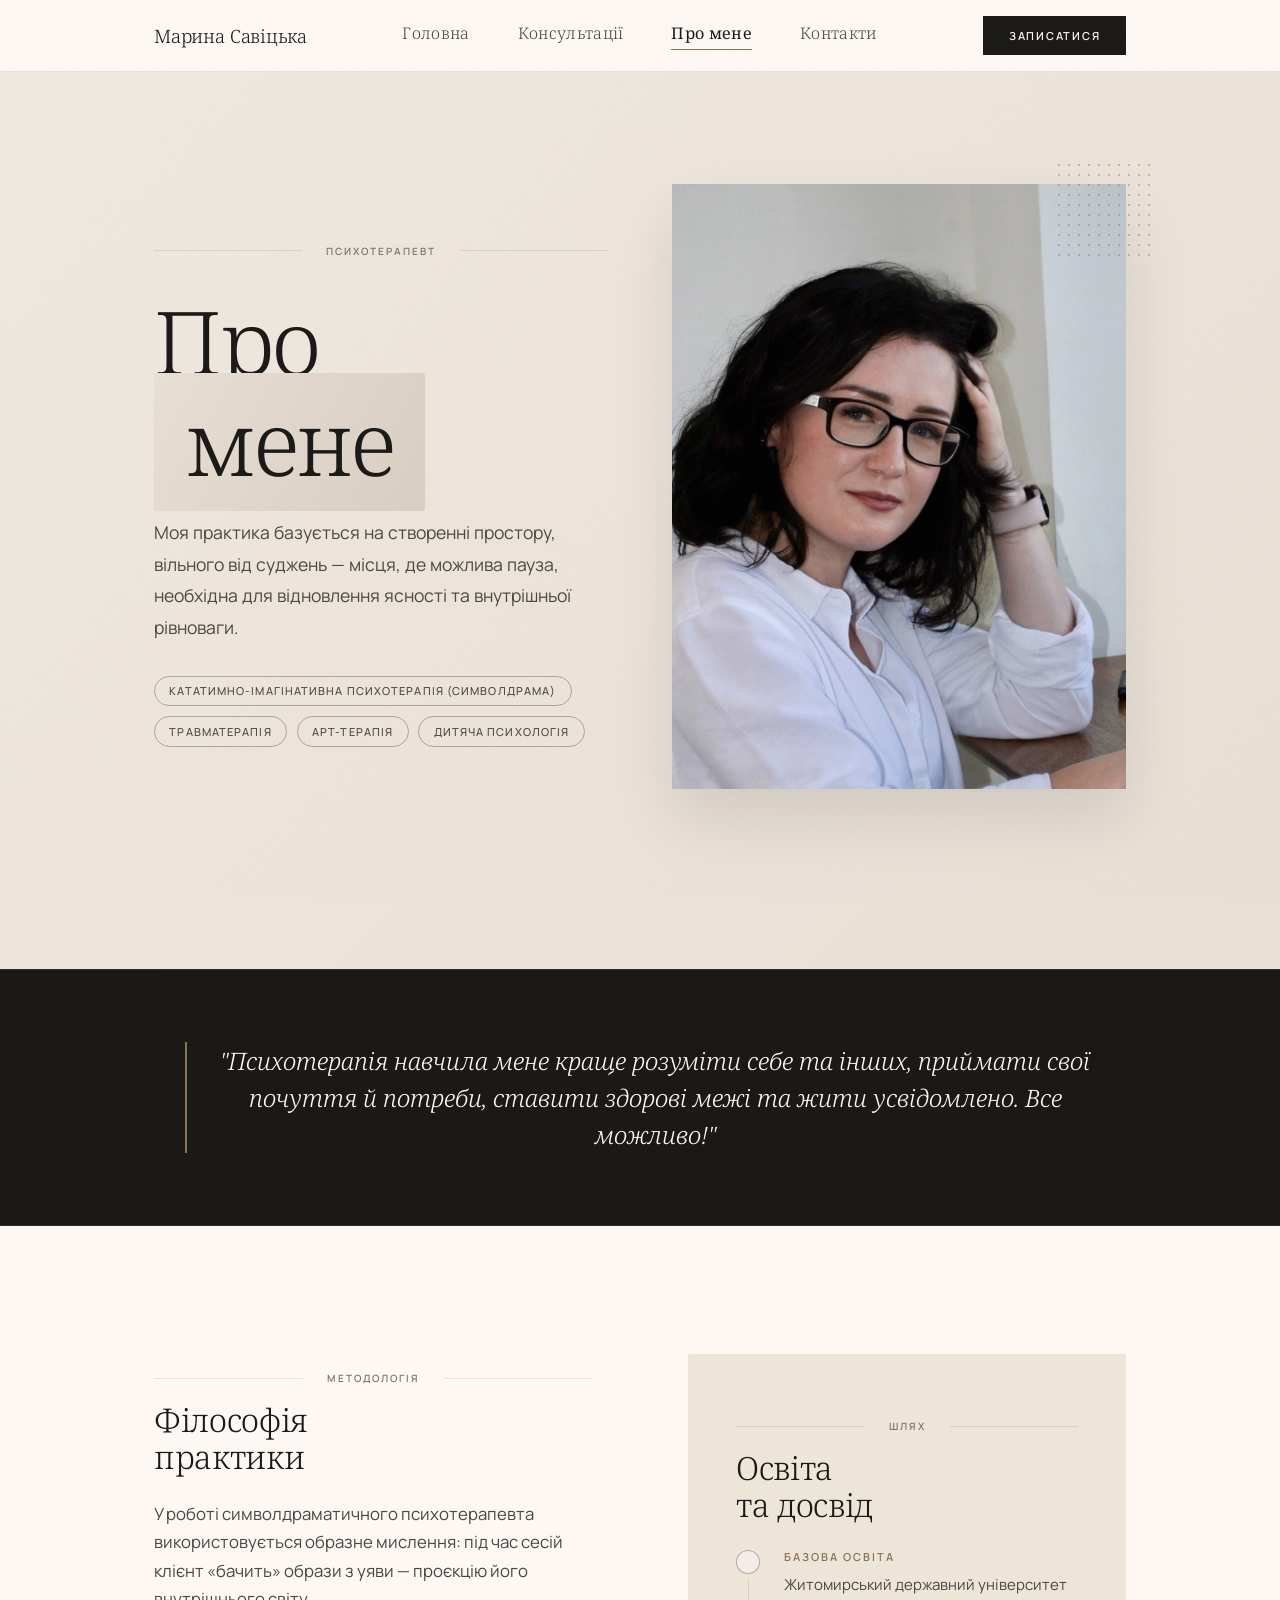
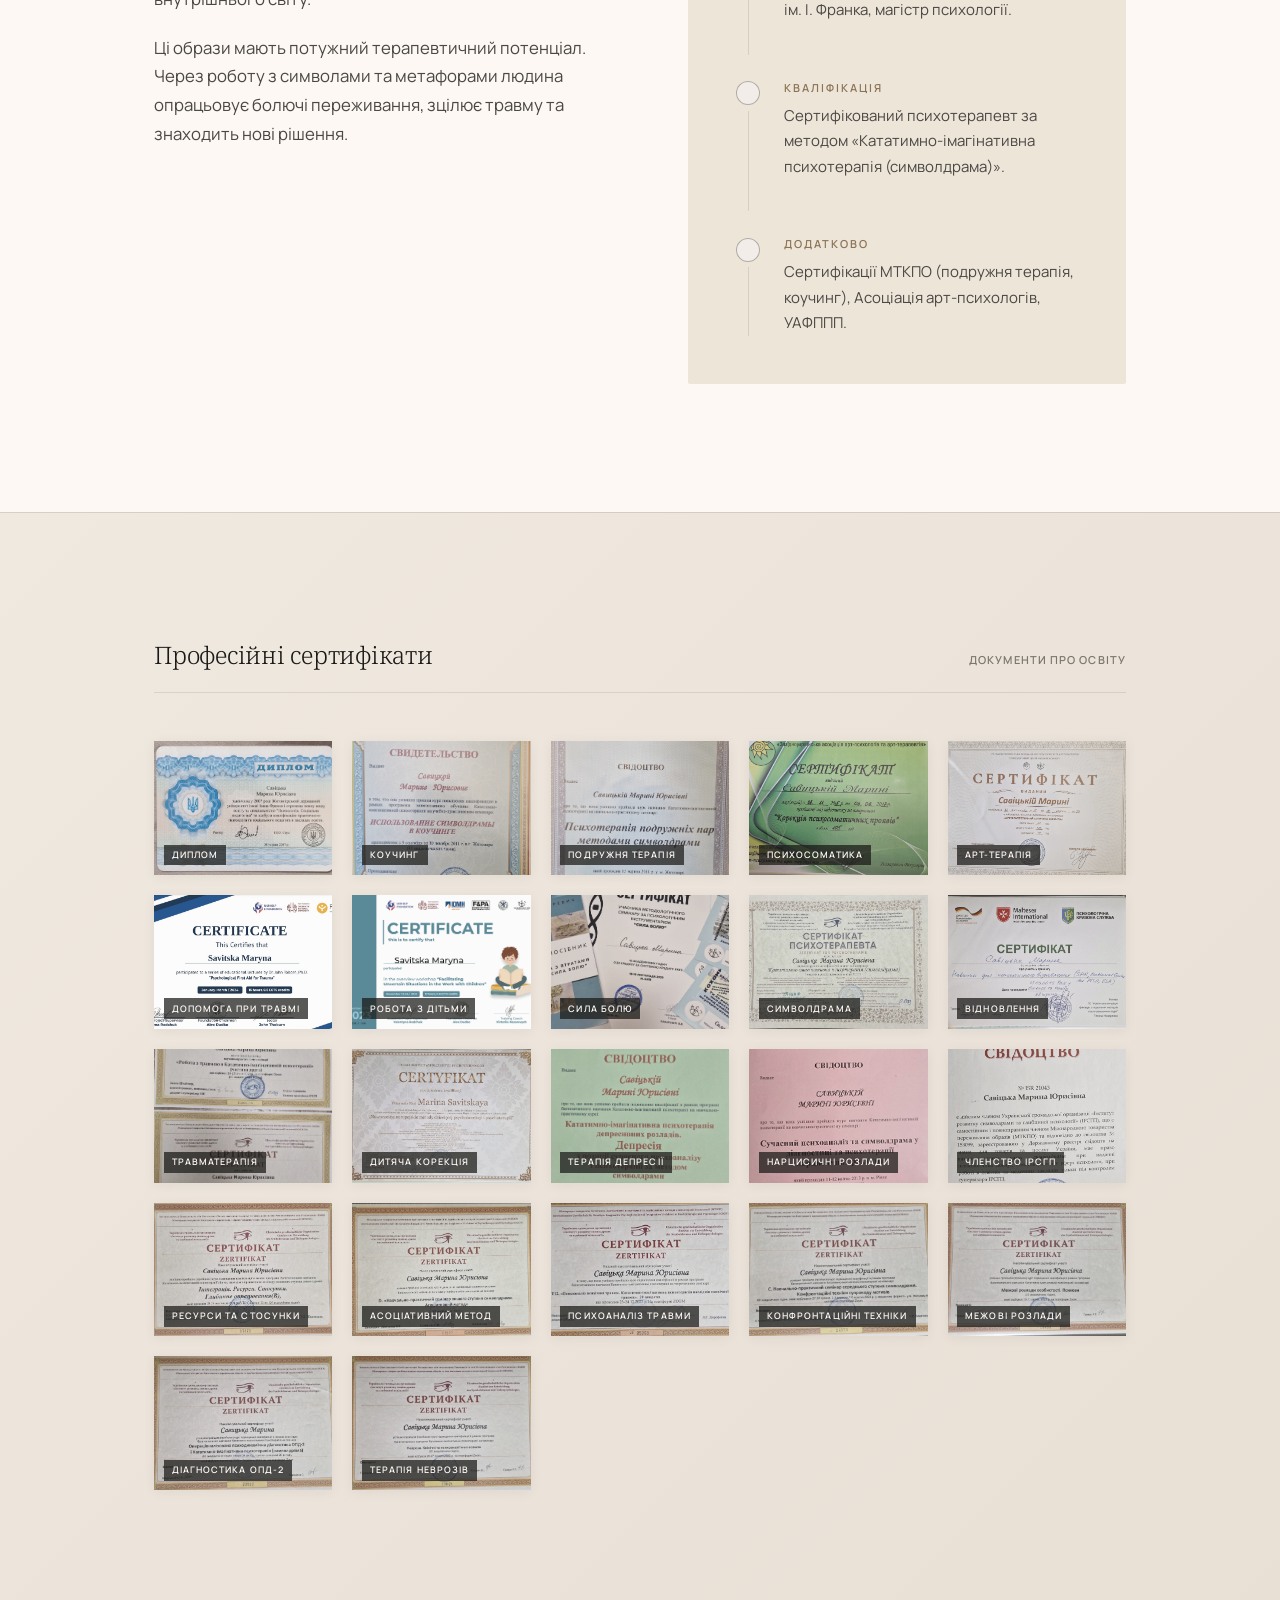
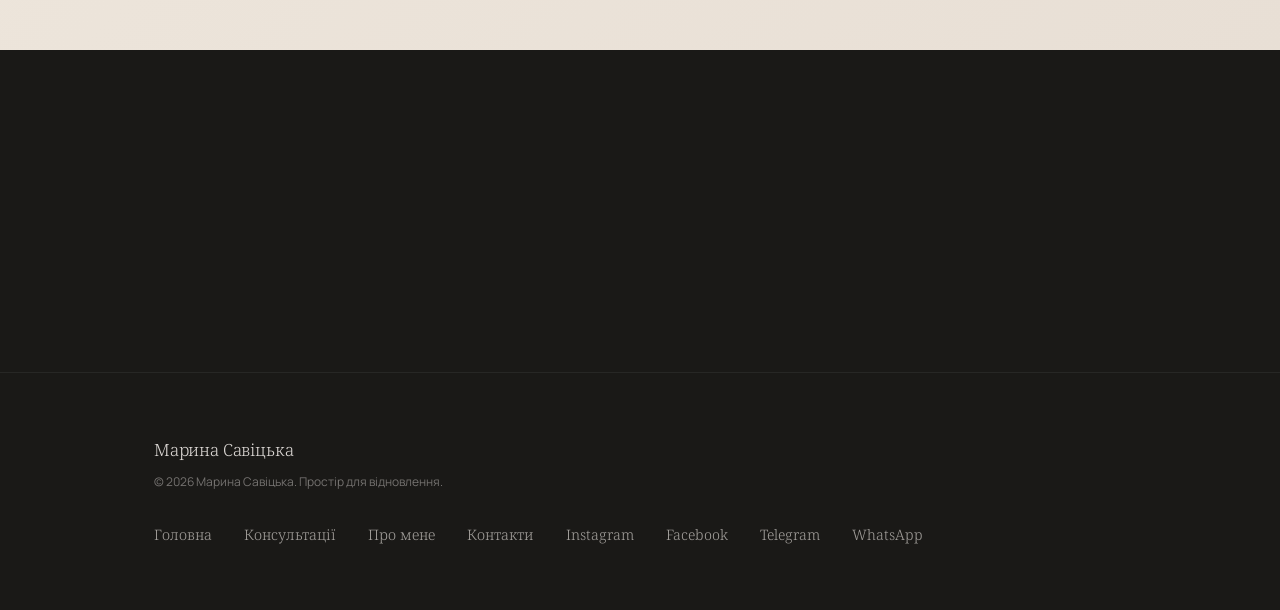
==== about.html @ 0dc05326 "new domain settigns" ====
<!DOCTYPE html>
<html lang="uk">

<head>
        <meta charset="utf-8" />
        <meta name="viewport" content="width=device-width, initial-scale=1.0" />
        <title>Про мене — Психолог Бердичів Марина Савіцька | Освіта та досвід</title>
        <meta name="description"
                content="Психолог у Бердичеві Марина Савіцька — 16+ років практики. Магістр психології ЖДУ. Сертифікований психотерапевт (символдрама). Член УАФППП та Асоціації арт-психологів." />
        <meta name="keywords" content="психолог Бердичів, психотерапевт Бердичів, символдрама Бердичів, онлайн психолог Бердичів, Марина Савіцька психолог, травматерапія, арт-терапія" />
        <link rel="canonical" href="https://marina-savytska.online/about" />
        <link rel="alternate" hreflang="uk" href="https://marina-savytska.online/about" />
        
        <!-- Open Graph -->
        <meta property="og:type" content="profile" />
        <meta property="og:title" content="Про мене | Марина Савіцька — Психолог-психотерапевт" />
        <meta property="og:description" content="Психолог-психотерапевт Марина Савіцька. Символдрама, травматерапія, арт-терапія. 16+ років практики." />
        <meta property="og:url" content="https://marina-savytska.online/about" />
        <meta property="og:image" content="https://marina-savytska.online/img/logo/logo.jpg" />
        <meta property="og:locale" content="uk_UA" />
        <meta property="og:site_name" content="Марина Савіцька — Психолог" />

        <!-- JSON-LD: BreadcrumbList -->
        <script type="application/ld+json">
        {
          "@context": "https://schema.org",
          "@type": "BreadcrumbList",
          "itemListElement": [
            {"@type": "ListItem", "position": 1, "name": "Головна", "item": "https://marina-savytska.online/"},
            {"@type": "ListItem", "position": 2, "name": "Про мене", "item": "https://marina-savytska.online/about"}
          ]
        }
        </script>
        <!-- JSON-LD: Person -->
        <script type="application/ld+json">
        {
          "@context": "https://schema.org",
          "@type": "Person",
          "name": "Марина Савіцька",
          "givenName": "Марина",
          "familyName": "Савіцька",
          "jobTitle": "Психолог-психотерапевт у Бердичеві",
          "description": "Сертифікований психолог-психотерапевт у Бердичеві. Символдрама, травматерапія, арт-терапія. 16+ років практики. Магістр психології.",
          "url": "https://marina-savytska.online/about",
          "image": "https://marina-savytska.online/img/personal/about_photo2.jpg",
          "telephone": "+380973539574",
          "email": "yrisovnam@gmail.com",
          "address": {
            "@type": "PostalAddress",
            "streetAddress": "вул. Ринкова, 22",
            "addressLocality": "Бердичів",
            "addressRegion": "Житомирська область",
            "addressCountry": "UA"
          },
          "knowsAbout": ["Символдрама", "Травматерапія", "Арт-терапія", "Психотерапія", "Дитяча психологія", "Парна терапія"],
          "hasCredential": [
            {"@type": "EducationalOccupationalCredential", "name": "Магістр психології", "credentialCategory": "degree"},
            {"@type": "EducationalOccupationalCredential", "name": "Сертифікований психотерапевт (символдрама)", "credentialCategory": "certificate"}
          ],
          "alumniOf": {
            "@type": "EducationalOrganization",
            "name": "Житомирський державний університет ім. І. Франка"
          },
          "memberOf": [
            {"@type": "Organization", "name": "УАФППП"},
            {"@type": "Organization", "name": "Асоціація арт-психологів"}
          ],
          "sameAs": [
            "https://www.instagram.com/marina.savytska.psy",
            "https://www.facebook.com/share/18Sv2ocbo6/",
            "https://t.me/mus2208"
          ]
        }
        </script>

        <link rel="icon" type="image/png" sizes="192x192" href="favicon.png" />
        <link rel="icon" type="image/png" sizes="96x96" href="favicon.png" />
        <link rel="icon" type="image/png" sizes="48x48" href="favicon.png" />
        <link rel="shortcut icon" href="favicon.png" />
        <link rel="apple-touch-icon" href="favicon.png" />
        <link rel="stylesheet" href="style.css" />
</head>

<body>

        <header id="site-header"></header>

        <!-- ══ HERO ══════════════════════════════════════════════════ -->
        <section class="section-lg bg-warm" style="padding-top:clamp(4rem,10vw,7rem); overflow:hidden;">
                <!-- Decorative background text -->
                <span class="deco-number" style="top: 2rem; left: -2rem; opacity: 0.03;">About</span>

                <div class="container" style="position:relative; z-index:1;">
                        <div style="display:grid;grid-template-columns:1fr 1fr;gap:4rem;align-items:center;">

                                <div>
                                        <div class="rule-text" style="margin-bottom: 2rem;"><span>Психотерапевт</span>
                                        </div>
                                        <h1 class="display hero-title" style="margin-bottom:1.5rem;">Про<br /><span
                                                        class="highlight">мене</span></h1>
                                        <p class="body-sm hero-sub"
                                                style="max-width:46ch;margin-bottom:2rem; font-size: 1.1rem; line-height: 1.8;">
                                                Моя практика базується на створенні простору, вільного від суджень —
                                                місця, де можлива пауза, необхідна для відновлення ясності та
                                                внутрішньої рівноваги.
                                        </p>
                                        <div style="display:flex;flex-wrap:wrap;gap:.6rem;" class="hero-sub">
                                                <span class="pill">Кататимно-імагінативна психотерапія (символдрама)</span>
                                                <span class="pill">Травматерапія</span>
                                                <span class="pill">Арт-терапія</span>
                                                <span class="pill">Дитяча психологія</span>
                                        </div>
                                </div>

                                <div class="hero-img" style="position:relative;">
                                        <div
                                                style="aspect-ratio:3/4;overflow:hidden;background:var(--cream-card); box-shadow: 0 30px 60px rgba(0,0,0,0.1);">
                                                <img src="img/personal/about_photo2.jpg" alt="Марина Савіцька" style="width:100%;height:100%;object-fit:cover;object-position:center top;
                       filter:grayscale(8%);transition:transform .6s ease,filter .5s ease;display:block;"
                                                         onmouseover="this.style.transform='scale(1.03)';this.style.filter='grayscale(0%)'"
                                                         onmouseout="this.style.transform='scale(1)';this.style.filter='grayscale(8%)'">
                                        </div>
                                        <div style="position:absolute;top:-1.5rem;right:-1.5rem;width:6rem;height:6rem;
                    background-image:radial-gradient(var(--accent) 1px, transparent 1px);
                    background-size:10px 10px; opacity: 0.4; pointer-events:none;"></div>
                                </div>

                        </div>
                </div>
        </section>

        <!-- ══ QUOTE ════════════════════════════════════════════════ -->
        <div
                style="background:var(--ink); border-top:1px solid rgba(255,255,255,0.1); border-bottom:1px solid rgba(255,255,255,0.1);">
                <div class="container section-sm reveal">
                        <blockquote class="blockquote"
                                style="max-width:70ch;margin-inline:auto;text-align:center; color: var(--cream); font-style: italic; font-weight: 300;">
                                "Психотерапія навчила мене краще розуміти себе та інших, приймати свої
                                почуття й потреби, ставити здорові межі та жити усвідомлено. Все можливо!"
                        </blockquote>
                </div>
        </div>

        <!-- ══ PHILOSOPHY & EDUCATION ════════════════════════════════ -->
        <section class="section" style="position: relative;">
                <div class="container">
                        <div style="display:grid;grid-template-columns:1fr 1fr;gap:6rem;" class="reveal stagger">

                                <div style="position: relative;">
                                        <span class="deco-number"
                                                style="bottom: -2rem; left: -1rem; font-size: 8rem; opacity: 0.05;">01</span>
                                        <div class="rule-text"><span>Методологія</span></div>
                                        <h2 class="subhead" style="margin-bottom:1.5rem; font-size: 2rem;">
                                                Філософія<br />практики</h2>
                                        <p class="body-sm" style="margin-bottom:1.25rem; font-size: 1.05rem;">
                                                У роботі символдраматичного психотерапевта використовується образне
                                                мислення: під час сесій клієнт «бачить» образи з уяви — проєкцію
                                                його внутрішнього світу.
                                        </p>
                                        <p class="body-sm" style="font-size: 1.05rem;">
                                                Ці образи мають потужний терапевтичний потенціал. Через роботу з
                                                символами та метафорами людина опрацьовує болючі переживання,
                                                зцілює травму та знаходить нові рішення.
                                        </p>
                                </div>

                                <div class="bg-sand" style="padding: 3rem; border-radius: 2px; position: relative;">
                                        <span class="deco-number"
                                                style="top: -1rem; right: -1rem; font-size: 8rem; opacity: 0.05;">02</span>
                                        <div class="rule-text"><span>Шлях</span></div>
                                        <h2 class="subhead" style="margin-bottom:1.5rem; font-size: 2rem;">
                                                Освіта<br />та досвід</h2>
                                        <div style="display:flex;flex-direction:column;gap:1.5rem;">
                                                <div class="timeline-item">
                                                        <div class="timeline-dot"></div>
                                                        <div>
                                                                <p class="label"
                                                                        style="color:var(--accent);margin-bottom:.4rem;">
                                                                        Базова освіта</p>
                                                                <p class="body-sm">Житомирський державний університет
                                                                        ім. І. Франка,
                                                                        магістр психології.</p>
                                                        </div>
                                                </div>
                                                <div class="timeline-item">
                                                        <div class="timeline-dot"></div>
                                                        <div>
                                                                <p class="label"
                                                                        style="color:var(--accent);margin-bottom:.4rem;">
                                                                        Кваліфікація</p>
                                                                <p class="body-sm">Сертифікований психотерапевт за
                                                                        методом
                                                                        «Кататимно-імагінативна психотерапія
                                                                        (символдрама)».</p>
                                                        </div>
                                                </div>
                                                <div class="timeline-item" style="padding-bottom: 0;">
                                                        <div class="timeline-dot"></div>
                                                        <div>
                                                                <p class="label"
                                                                        style="color:var(--accent);margin-bottom:.4rem;">
                                                                        Додатково</p>
                                                                <p class="body-sm">Сертифікації МТКПО (подружня терапія,
                                                                        коучинг),
                                                                        Асоціація арт-психологів, УАФППП.</p>
                                                        </div>
                                                </div>
                                        </div>
                                </div>

                        </div>
                </div>
        </section>

        <!-- ══ CERTIFICATES ══════════════════════════════════════════ -->
        <div class="bg-warm" style="border-top:1px solid var(--rule); padding-bottom: 2rem;">
                <section class="section">
                        <div class="container">
                                <div class="section-header-split reveal">
                                        <h2 class="subhead" style="font-size:1.5rem;">Професійні сертифікати</h2>
                                        <span class="label"
                                                style="color:var(--ink-light); letter-spacing: 0.1em;">Документи про
                                                освіту</span>
                                </div>

                                <!-- LIGHTBOX overlay -->
                                <div id="lightbox" style="display:none;position:fixed;inset:0;z-index:9999;-webkit-tap-highlight-color:transparent;touch-action:manipulation;
           background:rgba(10,10,10,.92);cursor:zoom-out;
           align-items:center;justify-content:center;padding:2rem;
           animation:fadeIn .25s ease;">
                                        <img id="lightbox-img" src="" alt="" style="max-width:90vw;max-height:88vh;object-fit:contain;
                    box-shadow:0 24px 80px rgba(0,0,0,.5);
                    animation:scaleIn .3s cubic-bezier(.4,0,.2,1);" />
                                        <button id="lightbox-close"
                                                style="position:absolute;top:1.5rem;right:2rem;background:none;border:none;
                       color:#fff;font-size:2rem;cursor:pointer;line-height:1;opacity:.7;
                       transition:opacity .2s;" onmouseover="this.style.opacity='1'"
                                                onmouseout="this.style.opacity='.7'">&times;</button>
                                </div>

                                <style>
                                  .cert-grid {
                                    display: grid;
                                    grid-template-columns: repeat(auto-fill, minmax(160px, 1fr));
                                    gap: 1.25rem;
                                  }
                                  @media (max-width: 768px) {
                                    .cert-grid { grid-template-columns: repeat(3, 1fr) !important; gap: 1rem !important; }
                                  }
                                  @media (max-width: 480px) {
                                    .cert-grid { grid-template-columns: repeat(2, 1fr) !important; gap: 0.75rem !important; }
                                    .cert-card { cursor: pointer !important; -webkit-tap-highlight-color: transparent; touch-action: manipulation; }
                                  }
                                  /* Certificates always visible — no stagger delay */
                                  .cert-grid > div {
                                    opacity: 1 !important;
                                    transform: none !important;
                                    transition: transform .4s, box-shadow .4s !important;
                                  }
                                </style>
                                <div class="cert-grid">

                                        <!-- Диплом -->
                                        <div style="aspect-ratio:4/3;overflow:hidden;background:var(--cream-card);cursor:zoom-in;position:relative;
                    transition:transform .4s,box-shadow .4s;
                    box-shadow:0 2px 12px rgba(26,25,23,.06);" onclick="openLightbox('img/certificates/diploma_2007.jpeg')"
                                                onmouseover="this.style.transform='translateY(-4px)';this.style.boxShadow='0 12px 36px rgba(26,25,23,.14)'"
                                                onmouseout="this.style.transform='none';this.style.boxShadow='0 2px 12px rgba(26,25,23,.06)'">
                                                <img alt="Диплом — Житомирський університет" src="img/certificates/diploma_2007.jpeg"
                                                         style="width:100%;height:100%;object-fit:cover;
                       filter:grayscale(20%);opacity:.9;
                       transition:filter .5s,opacity .4s;display:block;"
                                                         onmouseover="this.style.filter='grayscale(0%)';this.style.opacity='1'"
                                                         onmouseout="this.style.filter='grayscale(20%)';this.style.opacity='.9'" />
                                                <span style="position:absolute;bottom:.6rem;left:.6rem;background:rgba(26,25,23,.72);
                        color:#fdf8f4;font-size:9px;font-weight:600;letter-spacing:.12em;
                        text-transform:uppercase;padding:.2rem .5rem;">Диплом</span>
                                        </div>

                                        <!-- Символдрама в коучингу -->
                                        <div style="aspect-ratio:4/3;overflow:hidden;background:var(--cream-card);cursor:zoom-in;position:relative;
                    transition:transform .4s,box-shadow .4s;box-shadow:0 2px 12px rgba(26,25,23,.06);"
                                                onclick="openLightbox('img/certificates/cert_coaching.jpg')"
                                                onmouseover="this.style.transform='translateY(-4px)';this.style.boxShadow='0 12px 36px rgba(26,25,23,.14)'"
                                                onmouseout="this.style.transform='none';this.style.boxShadow='0 2px 12px rgba(26,25,23,.06)'">
                                                <img alt="Символдрама в коучингу"
                                                         src="img/certificates/cert_coaching.jpg"
                                                         style="width:100%;height:100%;object-fit:cover;filter:grayscale(20%);opacity:.9;
                       transition:filter .5s,opacity .4s;display:block;"
                                                         onmouseover="this.style.filter='grayscale(0%)';this.style.opacity='1'"
                                                         onmouseout="this.style.filter='grayscale(20%)';this.style.opacity='.9'" />
                                                <span style="position:absolute;bottom:.6rem;left:.6rem;background:rgba(26,25,23,.72);
                        color:#fdf8f4;font-size:9px;font-weight:600;letter-spacing:.12em;
                        text-transform:uppercase;padding:.2rem .5rem;">Коучинг</span>
                                        </div>

                                        <!-- Подружня терапія -->
                                        <div style="aspect-ratio:4/3;overflow:hidden;background:var(--cream-card);cursor:zoom-in;position:relative;
                    transition:transform .4s,box-shadow .4s;box-shadow:0 2px 12px rgba(26,25,23,.06);"
                                                onclick="openLightbox('img/certificates/cert_couples.jpg')"
                                                onmouseover="this.style.transform='translateY(-4px)';this.style.boxShadow='0 12px 36px rgba(26,25,23,.14)'"
                                                onmouseout="this.style.transform='none';this.style.boxShadow='0 2px 12px rgba(26,25,23,.06)'">
                                                <img alt="Терапія подружніх пар"
                                                         src="img/certificates/cert_couples.jpg"
                                                         style="width:100%;height:100%;object-fit:cover;filter:grayscale(20%);opacity:.9;
                       transition:filter .5s,opacity .4s;display:block;"
                                                         onmouseover="this.style.filter='grayscale(0%)';this.style.opacity='1'"
                                                         onmouseout="this.style.filter='grayscale(20%)';this.style.opacity='.9'" />
                                                <span style="position:absolute;bottom:.6rem;left:.6rem;background:rgba(26,25,23,.72);
                        color:#fdf8f4;font-size:9px;font-weight:600;letter-spacing:.12em;
                        text-transform:uppercase;padding:.2rem .5rem;">Подружня терапія</span>
                                        </div>

                                        <!-- Психосоматика -->
                                        <div style="aspect-ratio:4/3;overflow:hidden;background:var(--cream-card);cursor:zoom-in;position:relative;
                    transition:transform .4s,box-shadow .4s;box-shadow:0 2px 12px rgba(26,25,23,.06);"
                                                onclick="openLightbox('img/certificates/cert_psychosomatics.jpg')"
                                                onmouseover="this.style.transform='translateY(-4px)';this.style.boxShadow='0 12px 36px rgba(26,25,23,.14)'"
                                                onmouseout="this.style.transform='none';this.style.boxShadow='0 2px 12px rgba(26,25,23,.06)'">
                                                <img alt="Корекція психосоматики"
                                                         src="img/certificates/cert_psychosomatics.jpg"
                                                         style="width:100%;height:100%;object-fit:cover;filter:grayscale(20%);opacity:.9;
                       transition:filter .5s,opacity .4s;display:block;"
                                                         onmouseover="this.style.filter='grayscale(0%)';this.style.opacity='1'"
                                                         onmouseout="this.style.filter='grayscale(20%)';this.style.opacity='.9'" />
                                                <span style="position:absolute;bottom:.6rem;left:.6rem;background:rgba(26,25,23,.72);
                        color:#fdf8f4;font-size:9px;font-weight:600;letter-spacing:.12em;
                        text-transform:uppercase;padding:.2rem .5rem;">Психосоматика</span>
                                        </div>

                                        <!-- Арт-терапія -->
                                        <div style="aspect-ratio:4/3;overflow:hidden;background:var(--cream-card);cursor:zoom-in;position:relative;
                    transition:transform .4s,box-shadow .4s;box-shadow:0 2px 12px rgba(26,25,23,.06);"
                                                onclick="openLightbox('img/certificates/cert_art_therapy.jpg')"
                                                onmouseover="this.style.transform='translateY(-4px)';this.style.boxShadow='0 12px 36px rgba(26,25,23,.14)'"
                                                onmouseout="this.style.transform='none';this.style.boxShadow='0 2px 12px rgba(26,25,23,.06)'">
                                                <img alt="Арт-терапевтичний супровід"
                                                         src="img/certificates/cert_art_therapy.jpg"
                                                         style="width:100%;height:100%;object-fit:cover;filter:grayscale(20%);opacity:.9;
                       transition:filter .5s,opacity .4s;display:block;"
                                                         onmouseover="this.style.filter='grayscale(0%)';this.style.opacity='1'"
                                                         onmouseout="this.style.filter='grayscale(20%)';this.style.opacity='.9'" />
                                                <span style="position:absolute;bottom:.6rem;left:.6rem;background:rgba(26,25,23,.72);
                        color:#fdf8f4;font-size:9px;font-weight:600;letter-spacing:.12em;
                        text-transform:uppercase;padding:.2rem .5rem;">Арт-терапія</span>
                                        </div>

                                        <!-- Травма 2024 -->
                                        <div style="aspect-ratio:4/3;overflow:hidden;background:var(--cream-card);cursor:zoom-in;position:relative;
                    transition:transform .4s,box-shadow .4s;box-shadow:0 2px 12px rgba(26,25,23,.06);"
                                                onclick="openLightbox('img/certificates/cert_trauma_2024.jpg')"
                                                onmouseover="this.style.transform='translateY(-4px)';this.style.boxShadow='0 12px 36px rgba(26,25,23,.14)'"
                                                onmouseout="this.style.transform='none';this.style.boxShadow='0 2px 12px rgba(26,25,23,.06)'">
                                                <img alt="Психологічна допомога при травмі"
                                                         src="img/certificates/cert_trauma_2024.jpg"
                                                         style="width:100%;height:100%;object-fit:cover;filter:grayscale(20%);opacity:.9;
                       transition:filter .5s,opacity .4s;display:block;"
                                                         onmouseover="this.style.filter='grayscale(0%)';this.style.opacity='1'"
                                                         onmouseout="this.style.filter='grayscale(20%)';this.style.opacity='.9'" />
                                                <span style="position:absolute;bottom:.6rem;left:.6rem;background:rgba(26,25,23,.72);
                        color:#fdf8f4;font-size:9px;font-weight:600;letter-spacing:.12em;
                        text-transform:uppercase;padding:.2rem .5rem;">Допомога при травмі</span>
                                        </div>

                                        <!-- Робота з дітьми -->
                                        <div style="aspect-ratio:4/3;overflow:hidden;background:var(--cream-card);cursor:zoom-in;position:relative;
                    transition:transform .4s,box-shadow .4s;box-shadow:0 2px 12px rgba(26,25,23,.06);"
                                                onclick="openLightbox('img/certificates/cert_children_2023.jpg')"
                                                onmouseover="this.style.transform='translateY(-4px)';this.style.boxShadow='0 12px 36px rgba(26,25,23,.14)'"
                                                onmouseout="this.style.transform='none';this.style.boxShadow='0 2px 12px rgba(26,25,23,.06)'">
                                                <img alt="Робота з дітьми в ситуаціях невизначеності"
                                                         src="img/certificates/cert_children_2023.jpg"
                                                         style="width:100%;height:100%;object-fit:cover;filter:grayscale(20%);opacity:.9;
                       transition:filter .5s,opacity .4s;display:block;"
                                                         onmouseover="this.style.filter='grayscale(0%)';this.style.opacity='1'"
                                                         onmouseout="this.style.filter='grayscale(20%)';this.style.opacity='.9'" />
                                                <span style="position:absolute;bottom:.6rem;left:.6rem;background:rgba(26,25,23,.72);
                        color:#fdf8f4;font-size:9px;font-weight:600;letter-spacing:.12em;
                        text-transform:uppercase;padding:.2rem .5rem;">Робота з дітьми</span>
                                        </div>

                                        <!-- Сила болю -->
                                        <div style="aspect-ratio:4/3;overflow:hidden;background:var(--cream-card);cursor:zoom-in;position:relative;
                    transition:transform .4s,box-shadow .4s;box-shadow:0 2px 12px rgba(26,25,23,.06);"
                                                onclick="openLightbox('img/certificates/cert_pain_power_2023.jpg')"
                                                onmouseover="this.style.transform='translateY(-4px)';this.style.boxShadow='0 12px 36px rgba(26,25,23,.14)'"
                                                onmouseout="this.style.transform='none';this.style.boxShadow='0 2px 12px rgba(26,25,23,.06)'">
                                                <img alt="Методологія 'Сила болю'"
                                                        src="img/certificates/cert_pain_power_2023.jpg"
                                                        style="width:100%;height:100%;object-fit:cover;filter:grayscale(20%);opacity:.9;
                      transition:filter .5s,opacity .4s;display:block;"
                                                        onmouseover="this.style.filter='grayscale(0%)';this.style.opacity='1'"
                                                        onmouseout="this.style.filter='grayscale(20%)';this.style.opacity='.9'" />
                                                <span style="position:absolute;bottom:.6rem;left:.6rem;background:rgba(26,25,23,.72);
                       color:#fdf8f4;font-size:9px;font-weight:600;letter-spacing:.12em;
                       text-transform:uppercase;padding:.2rem .5rem;">Сила болю</span>
                                        </div>

                                         <!-- Сертифікат 1 -->
                                         <div style="aspect-ratio:4/3;overflow:hidden;background:var(--cream-card);cursor:zoom-in;position:relative;
                     transition:transform .4s,box-shadow .4s;box-shadow:0 2px 12px rgba(26,25,23,.06);"
                                                 onclick="openLightbox('img/certificates/cert_1.jpg')"
                                                 onmouseover="this.style.transform='translateY(-4px)';this.style.boxShadow='0 12px 36px rgba(26,25,23,.14)'"
                                                 onmouseout="this.style.transform='none';this.style.boxShadow='0 2px 12px rgba(26,25,23,.06)'">
                                                 <img alt="Кататимно-імагінативна психотерапія (символдрама)"
                                                          src="img/certificates/cert_1.jpg"
                                                          style="width:100%;height:100%;object-fit:cover;filter:grayscale(20%);opacity:.9;
                        transition:filter .5s,opacity .4s;display:block;"
                                                          onmouseover="this.style.filter='grayscale(0%)';this.style.opacity='1'"
                                                          onmouseout="this.style.filter='grayscale(20%)';this.style.opacity='.9'" />
                                                 <span style="position:absolute;bottom:.6rem;left:.6rem;background:rgba(26,25,23,.72);
                         color:#fdf8f4;font-size:9px;font-weight:600;letter-spacing:.12em;
                         text-transform:uppercase;padding:.2rem .5rem;">Символдрама</span>
                                         </div>

                                         <!-- Сертифікат 2 -->
                                         <div style="aspect-ratio:4/3;overflow:hidden;background:var(--cream-card);cursor:zoom-in;position:relative;
                     transition:transform .4s,box-shadow .4s;box-shadow:0 2px 12px rgba(26,25,23,.06);"
                                                 onclick="openLightbox('img/certificates/cert_2.jpg')"
                                                 onmouseover="this.style.transform='translateY(-4px)';this.style.boxShadow='0 12px 36px rgba(26,25,23,.14)'"
                                                 onmouseout="this.style.transform='none';this.style.boxShadow='0 2px 12px rgba(26,25,23,.06)'">
                                                 <img alt="Психологічне відновлення"
                                                          src="img/certificates/cert_2.jpg"
                                                          style="width:100%;height:100%;object-fit:cover;filter:grayscale(20%);opacity:.9;
                        transition:filter .5s,opacity .4s;display:block;"
                                                          onmouseover="this.style.filter='grayscale(0%)';this.style.opacity='1'"
                                                          onmouseout="this.style.filter='grayscale(20%)';this.style.opacity='.9'" />
                                                 <span style="position:absolute;bottom:.6rem;left:.6rem;background:rgba(26,25,23,.72);
                         color:#fdf8f4;font-size:9px;font-weight:600;letter-spacing:.12em;
                         text-transform:uppercase;padding:.2rem .5rem;">Відновлення</span>
                                         </div>

                                         <!-- Сертифікат 3 -->
                                         <div style="aspect-ratio:4/3;overflow:hidden;background:var(--cream-card);cursor:zoom-in;position:relative;
                     transition:transform .4s,box-shadow .4s;box-shadow:0 2px 12px rgba(26,25,23,.06);"
                                                 onclick="openLightbox('img/certificates/cert_3.jpg')"
                                                 onmouseover="this.style.transform='translateY(-4px)';this.style.boxShadow='0 12px 36px rgba(26,25,23,.14)'"
                                                 onmouseout="this.style.transform='none';this.style.boxShadow='0 2px 12px rgba(26,25,23,.06)'">
                                                 <img alt="Робота з травмою в символдрамі"
                                                          src="img/certificates/cert_3.jpg"
                                                          style="width:100%;height:100%;object-fit:cover;filter:grayscale(20%);opacity:.9;
                        transition:filter .5s,opacity .4s;display:block;"
                                                          onmouseover="this.style.filter='grayscale(0%)';this.style.opacity='1'"
                                                          onmouseout="this.style.filter='grayscale(20%)';this.style.opacity='.9'" />
                                                 <span style="position:absolute;bottom:.6rem;left:.6rem;background:rgba(26,25,23,.72);
                         color:#fdf8f4;font-size:9px;font-weight:600;letter-spacing:.12em;
                         text-transform:uppercase;padding:.2rem .5rem;">Травматерапія</span>
                                         </div>

                                         <!-- Сертифікат 4 -->
                                         <div style="aspect-ratio:4/3;overflow:hidden;background:var(--cream-card);cursor:zoom-in;position:relative;
                     transition:transform .4s,box-shadow .4s;box-shadow:0 2px 12px rgba(26,25,23,.06);"
                                                 onclick="openLightbox('img/certificates/cert_4.jpg')"
                                                 onmouseover="this.style.transform='translateY(-4px)';this.style.boxShadow='0 12px 36px rgba(26,25,23,.14)'"
                                                 onmouseout="this.style.transform='none';this.style.boxShadow='0 2px 12px rgba(26,25,23,.06)'">
                                                 <img alt="Європейські методи дитячої психокорекції"
                                                          src="img/certificates/cert_4.jpg"
                                                          style="width:100%;height:100%;object-fit:cover;filter:grayscale(20%);opacity:.9;
                        transition:filter .5s,opacity .4s;display:block;"
                                                          onmouseover="this.style.filter='grayscale(0%)';this.style.opacity='1'"
                                                          onmouseout="this.style.filter='grayscale(20%)';this.style.opacity='.9'" />
                                                 <span style="position:absolute;bottom:.6rem;left:.6rem;background:rgba(26,25,23,.72);
                         color:#fdf8f4;font-size:9px;font-weight:600;letter-spacing:.12em;
                         text-transform:uppercase;padding:.2rem .5rem;">Дитяча корекція</span>
                                         </div>

                                         <!-- Сертифікат 5 -->
                                         <div style="aspect-ratio:4/3;overflow:hidden;background:var(--cream-card);cursor:zoom-in;position:relative;
                     transition:transform .4s,box-shadow .4s;box-shadow:0 2px 12px rgba(26,25,23,.06);"
                                                 onclick="openLightbox('img/certificates/cert_5.jpg')"
                                                 onmouseover="this.style.transform='translateY(-4px)';this.style.boxShadow='0 12px 36px rgba(26,25,23,.14)'"
                                                 onmouseout="this.style.transform='none';this.style.boxShadow='0 2px 12px rgba(26,25,23,.06)'">
                                                 <img alt="Терапія депресії за методом символдрами"
                                                          src="img/certificates/cert_5.jpg"
                                                          style="width:100%;height:100%;object-fit:cover;filter:grayscale(20%);opacity:.9;
                        transition:filter .5s,opacity .4s;display:block;"
                                                          onmouseover="this.style.filter='grayscale(0%)';this.style.opacity='1'"
                                                          onmouseout="this.style.filter='grayscale(20%)';this.style.opacity='.9'" />
                                                 <span style="position:absolute;bottom:.6rem;left:.6rem;background:rgba(26,25,23,.72);
                         color:#fdf8f4;font-size:9px;font-weight:600;letter-spacing:.12em;
                         text-transform:uppercase;padding:.2rem .5rem;">Терапія депресії</span>
                                         </div>

                                         <!-- Сертифікат 6 -->
                                         <div style="aspect-ratio:4/3;overflow:hidden;background:var(--cream-card);cursor:zoom-in;position:relative;
                     transition:transform .4s,box-shadow .4s;box-shadow:0 2px 12px rgba(26,25,23,.06);"
                                                 onclick="openLightbox('img/certificates/cert_6.jpg')"
                                                 onmouseover="this.style.transform='translateY(-4px)';this.style.boxShadow='0 12px 36px rgba(26,25,23,.14)'"
                                                 onmouseout="this.style.transform='none';this.style.boxShadow='0 2px 12px rgba(26,25,23,.06)'">
                                                 <img alt="Діагностика та психотерапія нарцисичних розладів"
                                                          src="img/certificates/cert_6.jpg"
                                                          style="width:100%;height:100%;object-fit:cover;filter:grayscale(20%);opacity:.9;
                        transition:filter .5s,opacity .4s;display:block;"
                                                          onmouseover="this.style.filter='grayscale(0%)';this.style.opacity='1'"
                                                          onmouseout="this.style.filter='grayscale(20%)';this.style.opacity='.9'" />
                                                 <span style="position:absolute;bottom:.6rem;left:.6rem;background:rgba(26,25,23,.72);
                         color:#fdf8f4;font-size:9px;font-weight:600;letter-spacing:.12em;
                         text-transform:uppercase;padding:.2rem .5rem;">Нарцисичні розлади</span>
                                         </div>

                                         <!-- Сертифікат 7 -->
                                         <div style="aspect-ratio:4/3;overflow:hidden;background:var(--cream-card);cursor:zoom-in;position:relative;
                     transition:transform .4s,box-shadow .4s;box-shadow:0 2px 12px rgba(26,25,23,.06);"
                                                 onclick="openLightbox('img/certificates/cert_7.jpg')"
                                                 onmouseover="this.style.transform='translateY(-4px)';this.style.boxShadow='0 12px 36px rgba(26,25,23,.14)'"
                                                 onmouseout="this.style.transform='none';this.style.boxShadow='0 2px 12px rgba(26,25,23,.06)'">
                                                 <img alt="Членство в Інституті розвитку символдрами та глибинної психології"
                                                          src="img/certificates/cert_7.jpg"
                                                          style="width:100%;height:100%;object-fit:cover;filter:grayscale(20%);opacity:.9;
                        transition:filter .5s,opacity .4s;display:block;"
                                                          onmouseover="this.style.filter='grayscale(0%)';this.style.opacity='1'"
                                                          onmouseout="this.style.filter='grayscale(20%)';this.style.opacity='.9'" />
                                                 <span style="position:absolute;bottom:.6rem;left:.6rem;background:rgba(26,25,23,.72);
                         color:#fdf8f4;font-size:9px;font-weight:600;letter-spacing:.12em;
                         text-transform:uppercase;padding:.2rem .5rem;">Членство ІРСГП</span>
                                         </div>

                                         <!-- Сертифікат 8 -->
                                         <div style="aspect-ratio:4/3;overflow:hidden;background:var(--cream-card);cursor:zoom-in;position:relative;
                     transition:transform .4s,box-shadow .4s;box-shadow:0 2px 12px rgba(26,25,23,.06);"
                                                 onclick="openLightbox('img/certificates/cert_8.jpg')"
                                                 onmouseover="this.style.transform='translateY(-4px)';this.style.boxShadow='0 12px 36px rgba(26,25,23,.14)'"
                                                 onmouseout="this.style.transform='none';this.style.boxShadow='0 2px 12px rgba(26,25,23,.06)'">
                                                 <img alt="Інтеграція. Ресурси. Стосунки."
                                                          src="img/certificates/cert_8.jpg"
                                                          style="width:100%;height:100%;object-fit:cover;filter:grayscale(20%);opacity:.9;
                        transition:filter .5s,opacity .4s;display:block;"
                                                          onmouseover="this.style.filter='grayscale(0%)';this.style.opacity='1'"
                                                          onmouseout="this.style.filter='grayscale(20%)';this.style.opacity='.9'" />
                                                 <span style="position:absolute;bottom:.6rem;left:.6rem;background:rgba(26,25,23,.72);
                         color:#fdf8f4;font-size:9px;font-weight:600;letter-spacing:.12em;
                         text-transform:uppercase;padding:.2rem .5rem;">Ресурси та стосунки</span>
                                         </div>

                                         <!-- Сертифікат 9 -->
                                         <div style="aspect-ratio:4/3;overflow:hidden;background:var(--cream-card);cursor:zoom-in;position:relative;
                     transition:transform .4s,box-shadow .4s;box-shadow:0 2px 12px rgba(26,25,23,.06);"
                                                 onclick="openLightbox('img/certificates/cert_9.jpg')"
                                                 onmouseover="this.style.transform='translateY(-4px)';this.style.boxShadow='0 12px 36px rgba(26,25,23,.14)'"
                                                 onmouseout="this.style.transform='none';this.style.boxShadow='0 2px 12px rgba(26,25,23,.06)'">
                                                 <img alt="Асоціативний метод у символдрамі"
                                                          src="img/certificates/cert_9.jpg"
                                                          style="width:100%;height:100%;object-fit:cover;filter:grayscale(20%);opacity:.9;
                        transition:filter .5s,opacity .4s;display:block;"
                                                          onmouseover="this.style.filter='grayscale(0%)';this.style.opacity='1'"
                                                          onmouseout="this.style.filter='grayscale(20%)';this.style.opacity='.9'" />
                                                 <span style="position:absolute;bottom:.6rem;left:.6rem;background:rgba(26,25,23,.72);
                         color:#fdf8f4;font-size:9px;font-weight:600;letter-spacing:.12em;
                         text-transform:uppercase;padding:.2rem .5rem;">Асоціативний метод</span>
                                         </div>

                                         <!-- Сертифікат 10 -->
                                         <div style="aspect-ratio:4/3;overflow:hidden;background:var(--cream-card);cursor:zoom-in;position:relative;
                     transition:transform .4s,box-shadow .4s;box-shadow:0 2px 12px rgba(26,25,23,.06);"
                                                 onclick="openLightbox('img/certificates/cert_10.jpg')"
                                                 onmouseover="this.style.transform='translateY(-4px)';this.style.boxShadow='0 12px 36px rgba(26,25,23,.14)'"
                                                 onmouseout="this.style.transform='none';this.style.boxShadow='0 2px 12px rgba(26,25,23,.06)'">
                                                 <img alt="Психоаналіз та психотерапія психічної травми"
                                                          src="img/certificates/cert_10.jpg"
                                                          style="width:100%;height:100%;object-fit:cover;filter:grayscale(20%);opacity:.9;
                        transition:filter .5s,opacity .4s;display:block;"
                                                          onmouseover="this.style.filter='grayscale(0%)';this.style.opacity='1'"
                                                          onmouseout="this.style.filter='grayscale(20%)';this.style.opacity='.9'" />
                                                 <span style="position:absolute;bottom:.6rem;left:.6rem;background:rgba(26,25,23,.72);
                         color:#fdf8f4;font-size:9px;font-weight:600;letter-spacing:.12em;
                         text-transform:uppercase;padding:.2rem .5rem;">Психоаналіз травми</span>
                                         </div>

                                         <!-- Сертифікат 11 -->
                                         <div style="aspect-ratio:4/3;overflow:hidden;background:var(--cream-card);cursor:zoom-in;position:relative;
                     transition:transform .4s,box-shadow .4s;box-shadow:0 2px 12px rgba(26,25,23,.06);"
                                                 onclick="openLightbox('img/certificates/cert_11.jpg')"
                                                 onmouseover="this.style.transform='translateY(-4px)';this.style.boxShadow='0 12px 36px rgba(26,25,23,.14)'"
                                                 onmouseout="this.style.transform='none';this.style.boxShadow='0 2px 12px rgba(26,25,23,.06)'">
                                                 <img alt="Конфронтаційні техніки супроводу мотивів"
                                                          src="img/certificates/cert_11.jpg"
                                                          style="width:100%;height:100%;object-fit:cover;filter:grayscale(20%);opacity:.9;
                        transition:filter .5s,opacity .4s;display:block;"
                                                          onmouseover="this.style.filter='grayscale(0%)';this.style.opacity='1'"
                                                          onmouseout="this.style.filter='grayscale(20%)';this.style.opacity='.9'" />
                                                 <span style="position:absolute;bottom:.6rem;left:.6rem;background:rgba(26,25,23,.72);
                         color:#fdf8f4;font-size:9px;font-weight:600;letter-spacing:.12em;
                         text-transform:uppercase;padding:.2rem .5rem;">Конфронтаційні техніки</span>
                                         </div>

                                         <!-- Сертифікат 12 -->
                                         <div style="aspect-ratio:4/3;overflow:hidden;background:var(--cream-card);cursor:zoom-in;position:relative;
                     transition:transform .4s,box-shadow .4s;box-shadow:0 2px 12px rgba(26,25,23,.06);"
                                                 onclick="openLightbox('img/certificates/cert_12.jpg')"
                                                 onmouseover="this.style.transform='translateY(-4px)';this.style.boxShadow='0 12px 36px rgba(26,25,23,.14)'"
                                                 onmouseout="this.style.transform='none';this.style.boxShadow='0 2px 12px rgba(26,25,23,.06)'">
                                                 <img alt="Межові розлади особистості та психози"
                                                          src="img/certificates/cert_12.jpg"
                                                          style="width:100%;height:100%;object-fit:cover;filter:grayscale(20%);opacity:.9;
                        transition:filter .5s,opacity .4s;display:block;"
                                                          onmouseover="this.style.filter='grayscale(0%)';this.style.opacity='1'"
                                                          onmouseout="this.style.filter='grayscale(20%)';this.style.opacity='.9'" />
                                                 <span style="position:absolute;bottom:.6rem;left:.6rem;background:rgba(26,25,23,.72);
                         color:#fdf8f4;font-size:9px;font-weight:600;letter-spacing:.12em;
                         text-transform:uppercase;padding:.2rem .5rem;">Межові розлади</span>
                                         </div>

                                         <!-- Сертифікат 13 -->
                                         <div style="aspect-ratio:4/3;overflow:hidden;background:var(--cream-card);cursor:zoom-in;position:relative;
                     transition:transform .4s,box-shadow .4s;box-shadow:0 2px 12px rgba(26,25,23,.06);"
                                                 onclick="openLightbox('img/certificates/cert_13.jpg')"
                                                 onmouseover="this.style.transform='translateY(-4px)';this.style.boxShadow='0 12px 36px rgba(26,25,23,.14)'"
                                                 onmouseout="this.style.transform='none';this.style.boxShadow='0 2px 12px rgba(26,25,23,.06)'">
                                                 <img alt="Операціоналізована психодинамічна діагностика ОПД-2"
                                                          src="img/certificates/cert_13.jpg"
                                                          style="width:100%;height:100%;object-fit:cover;filter:grayscale(20%);opacity:.9;
                        transition:filter .5s,opacity .4s;display:block;"
                                                          onmouseover="this.style.filter='grayscale(0%)';this.style.opacity='1'"
                                                          onmouseout="this.style.filter='grayscale(20%)';this.style.opacity='.9'" />
                                                 <span style="position:absolute;bottom:.6rem;left:.6rem;background:rgba(26,25,23,.72);
                         color:#fdf8f4;font-size:9px;font-weight:600;letter-spacing:.12em;
                         text-transform:uppercase;padding:.2rem .5rem;">Діагностика ОПД-2</span>
                                         </div>

                                         <!-- Сертифікат 14 -->
                                         <div style="aspect-ratio:4/3;overflow:hidden;background:var(--cream-card);cursor:zoom-in;position:relative;
                     transition:transform .4s,box-shadow .4s;box-shadow:0 2px 12px rgba(26,25,23,.06);"
                                                 onclick="openLightbox('img/certificates/cert_14.jpg')"
                                                 onmouseover="this.style.transform='translateY(-4px)';this.style.boxShadow='0 12px 36px rgba(26,25,23,.14)'"
                                                 onmouseout="this.style.transform='none';this.style.boxShadow='0 2px 12px rgba(26,25,23,.06)'">
                                                 <img alt="Клінічні та психоаналітичні аспекти неврозів"
                                                          src="img/certificates/cert_14.jpg"
                                                          style="width:100%;height:100%;object-fit:cover;filter:grayscale(20%);opacity:.9;
                        transition:filter .5s,opacity .4s;display:block;"
                                                          onmouseover="this.style.filter='grayscale(0%)';this.style.opacity='1'"
                                                          onmouseout="this.style.filter='grayscale(20%)';this.style.opacity='.9'" />
                                                 <span style="position:absolute;bottom:.6rem;left:.6rem;background:rgba(26,25,23,.72);
                         color:#fdf8f4;font-size:9px;font-weight:600;letter-spacing:.12em;
                         text-transform:uppercase;padding:.2rem .5rem;">Терапія неврозів</span>
                                         </div>


                                </div>

                                <script>
                                        function closeLightbox() {
                                                var lb = document.getElementById('lightbox');
                                                lb.style.display = 'none';
                                                document.body.style.overflow = '';
                                        }

                                        function openLightbox(src) {
                                                var lb = document.getElementById('lightbox');
                                                var img = document.getElementById('lightbox-img');
                                                img.src = src;
                                                lb.style.display = 'flex';
                                                document.body.style.overflow = 'hidden';
                                        }

                                        /* Keyboard close */
                                        document.addEventListener('keydown', function(e) {
                                                if (e.key === 'Escape') closeLightbox();
                                        });

                                        /* Click/tap on backdrop closes */
                                        document.getElementById('lightbox').addEventListener('click', function(e) {
                                                if (e.target === this || e.target === document.getElementById('lightbox-img').parentNode) {
                                                        closeLightbox();
                                                }
                                        });

                                        /* Close button — mouse AND touch */
                                        var closeBtn = document.getElementById('lightbox-close');
                                        closeBtn.addEventListener('click', function(e) { e.stopPropagation(); closeLightbox(); });
                                        closeBtn.addEventListener('touchend', function(e) { e.preventDefault(); e.stopPropagation(); closeLightbox(); });

                                        /* Touch on backdrop also closes */
                                        document.getElementById('lightbox').addEventListener('touchend', function(e) {
                                                if (e.target === this) { e.preventDefault(); closeLightbox(); }
                                        });

                                        /* Make all cert cards work on iOS (onclick needs cursor:pointer) */
                                        document.querySelectorAll('.cert-grid > div').forEach(function(card) {
                                                card.classList.add('cert-card');
                                                card.style.cursor = 'pointer';
                                                card.style.webkitTapHighlightColor = 'transparent';
                                        });
                                </script>
                        </div>
                </section>
        </div>

        <!-- ══ CTA ══════════════════════════════════════════════════ -->
        <section class="section bg-dark">
                <div class="container"
                        style="display:flex;justify-content:space-between;align-items:center;flex-wrap:wrap;gap:2rem;">
                        <div class="reveal">
                                <h2 class="subhead" style="margin-bottom:.5rem; color: var(--cream);">Готові до першого
                                        кроку?</h2>
                                <p class="body-sm" style="color: rgba(255,255,255,0.6);">Запишіться на безкоштовну
                                        ознайомчу консультацію.</p>
                        </div>
                        <a href="contacts" class="btn-primary reveal"
                                style="background: var(--cream); color: var(--ink);">Записатися</a>
                </div>
        </section>

        <footer id="site-footer"></footer>
        <script src="nav.js" defer></script>
</body>

</html>
---- style.css ----
/* ============================================================
   MARINA SAVITSKA — SHARED STYLESHEET
   ============================================================ */

/* ── Fonts ─────────────────────────────────────────────────── */
@import url('https://fonts.googleapis.com/css2?family=Manrope:wght@300;400;500;600&family=Noto+Serif:ital,wght@0,300;0,400;1,300;1,400&display=swap');

/* ── Reset & Base ───────────────────────────────────────────── */
*, *::before, *::after { box-sizing: border-box; margin: 0; padding: 0; }

:root {
  --cream:       #fdf8f4;
  --cream-dim:   #f2ede8;
  --cream-card:  #ede8e2;
  --ink:         #1a1917;
  --ink-mid:     #4a4744;
  --ink-light:   #7b776f;
  --rule:        rgba(26,25,23,.10);
  --rule-hover:  rgba(26,25,23,.30);
  --accent:      #8b7355;   /* warm taupe — for highlights */
  --accent-pale: #e8e0d5;

  --max-w: 1100px;    /* site max-width — narrowed from 1440px */
  --px: clamp(1.5rem, 5vw, 5rem);   /* responsive horizontal padding */
  --header-h: 72px;
}

html { scroll-behavior: smooth; }

body {
  background: var(--cream);
  color: var(--ink);
  font-family: 'Manrope', system-ui, sans-serif;
  font-size: 16px;
  line-height: 1.6;
  -webkit-font-smoothing: antialiased;
  overflow-x: hidden;
}

/* ── Typography ─────────────────────────────────────────────── */
h1, h2, h3, h4 { font-family: 'Noto Serif', Georgia, serif; font-weight: 300; line-height: 1.15; }
p { max-width: 62ch; }           /* hard cap on line length */

.display { font-size: clamp(3rem, 7vw, 5.5rem); letter-spacing: -.025em; }
.headline { font-size: clamp(2rem, 4vw, 3rem); letter-spacing: -.015em; }
.subhead  { font-size: clamp(1.25rem, 2.5vw, 1.75rem); letter-spacing: -.01em; }
.label    { font-family: 'Manrope', sans-serif; font-size: 11px; font-weight: 600;
            letter-spacing: .18em; text-transform: uppercase; }
.body-sm  { font-size: 15px; line-height: 1.7; color: var(--ink-mid); }

/* ── Layout container ───────────────────────────────────────── */
.container {
  width: 100%;
  max-width: var(--max-w);
  margin-inline: auto;
  padding-inline: var(--px);
}

/* ── Shared Header ──────────────────────────────────────────── */
#site-header {
  position: sticky;
  top: 0;
  z-index: 100;
  height: var(--header-h);
  background: color-mix(in srgb, var(--cream) 94%, transparent);
  backdrop-filter: blur(16px);
  -webkit-backdrop-filter: blur(16px);
  border-bottom: 1px solid var(--rule);
  transition: box-shadow .3s ease, background .3s ease;
}
#site-header.scrolled {
  box-shadow: 0 2px 24px rgba(26,25,23,.06);
  background: color-mix(in srgb, var(--cream) 97%, transparent);
}
#site-header .inner {
  display: flex;
  align-items: center;
  justify-content: space-between;
  height: 100%;
}
.site-logo {
  font-family: 'Noto Serif', serif;
  font-weight: 300;
  font-size: 1.15rem;
  letter-spacing: -.01em;
  color: var(--ink);
  text-decoration: none;
  transition: opacity .25s;
}
.site-logo:hover { opacity: .65; }

/* Standard nav */
.site-nav { display: flex; gap: 2.5rem; align-items: center; }
.site-nav a {
  font-family: 'Manrope', sans-serif;
  font-size: 11px;
  font-weight: 500;
  letter-spacing: .16em;
  text-transform: uppercase;
  color: var(--ink-mid);
  text-decoration: none;
  position: relative;
  padding-bottom: 2px;
  transition: color .25s ease;
}
.site-nav a::after {
  content: '';
  position: absolute;
  bottom: -1px;
  left: 0;
  width: 0;
  height: 1px;
  background: var(--ink);
  transition: width .3s cubic-bezier(.4,0,.2,1);
}
.site-nav a:hover { color: var(--ink); }
.site-nav a:hover::after, .site-nav a.active::after { width: 100%; }
.site-nav a.active { color: var(--ink); }

/* Large nav — no logo variant */
.site-nav--lg { gap: 3rem; }
.site-nav--lg a {
  font-family: 'Noto Serif', serif;
  font-size: 1rem;
  font-weight: 300;
  letter-spacing: .02em;
  text-transform: none;
  color: var(--ink-mid);
  text-decoration: none;
  position: relative;
  padding-bottom: 3px;
  transition: color .3s ease;
}
.site-nav--lg a::after {
  content: '';
  position: absolute;
  bottom: 0;
  left: 0;
  width: 0;
  height: 1px;
  background: var(--accent);
  transition: width .35s cubic-bezier(.4,0,.2,1);
}
.site-nav--lg a:hover { color: var(--ink); }
.site-nav--lg a:hover::after { width: 100%; }
.site-nav--lg a.active {
  color: var(--ink);
  font-weight: 400;
}
.site-nav--lg a.active::after { width: 100%; }

.nav-cta {
  font-family: 'Manrope', sans-serif;
  font-size: 11px;
  font-weight: 600;
  letter-spacing: .16em;
  text-transform: uppercase;
  color: var(--cream);
  background: var(--ink);
  border: none;
  padding: .65rem 1.6rem;
  cursor: pointer;
  text-decoration: none;
  display: inline-block;
  transition: opacity .25s, transform .2s;
}
.nav-cta:hover { opacity: .82; transform: translateY(-1px); }

/* ── Shared Footer ──────────────────────────────────────────── */
#site-footer {
  background: var(--ink);
  border-top: 1px solid rgba(255,255,255,.06);
  padding: 4rem 0;
}
#site-footer .inner {
  display: flex;
  flex-wrap: wrap;
  justify-content: space-between;
  align-items: flex-start;
  gap: 2rem;
}
.footer-brand .site-logo {
  font-size: 1.05rem;
  color: rgba(253,248,244,.85);
}
.footer-copy { font-size: 12px; color: rgba(253,248,244,.4); margin-top: .5rem; }
.footer-nav { display: flex; flex-wrap: wrap; gap: 1.5rem 2rem; align-items: center; }
.footer-nav a {
  font-family: 'Noto Serif', serif;
  font-size: .9rem;
  font-weight: 300;
  color: rgba(253,248,244,.6);
  text-decoration: none;
  transition: color .25s;
}
.footer-nav a:hover { color: rgba(253,248,244,1); }

/* ── GRAIN texture overlay ───────────────────────────────────── */
body::before {
  content: '';
  position: fixed;
  inset: 0;
  z-index: 999;
  pointer-events: none;
  opacity: .025;
  background-image: url("data:image/svg+xml,%3Csvg viewBox='0 0 256 256' xmlns='http://www.w3.org/2000/svg'%3E%3Cfilter id='noise'%3E%3CfeTurbulence type='fractalNoise' baseFrequency='0.9' numOctaves='4' stitchTiles='stitch'/%3E%3C/filter%3E%3Crect width='100%25' height='100%25' filter='url(%23noise)'/%3E%3C/svg%3E");
  background-repeat: repeat;
  background-size: 200px 200px;
}

/* ── Warm tinted section bg ──────────────────────────────────── */
.bg-warm {
  background: linear-gradient(135deg, #f0e9df 0%, #e8dfd5 100%);
  position: relative;
}
.bg-dark {
  background: var(--ink);
  color: var(--cream);
}
.bg-sand {
  background: #ede5d8;
}

/* ── Decorative large number ─────────────────────────────────── */
.deco-number {
  position: absolute;
  font-family: 'Noto Serif', serif;
  font-size: clamp(6rem, 15vw, 14rem);
  font-weight: 300;
  color: rgba(26,25,23,.04);
  line-height: 1;
  pointer-events: none;
  user-select: none;
  letter-spacing: -.05em;
}

/* ── Marquee / running line ──────────────────────────────────── */
.marquee-track {
  overflow: hidden;
  border-top: 1px solid var(--rule);
  border-bottom: 1px solid var(--rule);
  padding: .85rem 0;
  background: var(--cream-dim);
}
.marquee-inner {
  display: flex;
  gap: 4rem;
  width: max-content;
  animation: marqueeScroll 22s linear infinite;
}
.marquee-inner span {
  font-family: 'Noto Serif', serif;
  font-size: .9rem;
  font-style: italic;
  color: var(--ink-mid);
  white-space: nowrap;
  display: flex;
  align-items: center;
  gap: 1rem;
}
.marquee-inner span::before {
  content: '·';
  color: var(--accent);
  font-size: 1.5rem;
  line-height: 1;
}
@keyframes marqueeScroll {
  from { transform: translateX(0); }
  to   { transform: translateX(-50%); }
}

/* ── Side label ──────────────────────────────────────────────── */
.side-label {
  writing-mode: vertical-rl;
  text-orientation: mixed;
  font-family: 'Manrope', sans-serif;
  font-size: 10px;
  font-weight: 600;
  letter-spacing: .18em;
  text-transform: uppercase;
  color: var(--ink-light);
  transform: rotate(180deg);
}

/* ── Horizontal rule with text ───────────────────────────────── */
.rule-text {
  display: flex;
  align-items: center;
  gap: 1.5rem;
  margin-block: 1rem;
}
.rule-text::before, .rule-text::after {
  content: '';
  flex: 1;
  height: 1px;
  background: var(--rule);
}
.rule-text span {
  font-family: 'Manrope', sans-serif;
  font-size: 10px;
  font-weight: 600;
  letter-spacing: .2em;
  text-transform: uppercase;
  color: var(--ink-light);
  white-space: nowrap;
}

/* ── Highlight text ──────────────────────────────────────────── */
.highlight {
  background: linear-gradient(120deg, #e8dfd5 0%, #d9cec2 100%);
  padding: .1em .35em;
  border-radius: 2px;
}

/* ── Vertical timeline item ──────────────────────────────────── */
.timeline-item {
  display: flex;
  gap: 1.5rem;
  padding-bottom: 2rem;
  position: relative;
}
.timeline-item::before {
  content: '';
  position: absolute;
  left: .75rem;
  top: 2rem;
  bottom: 0;
  width: 1px;
  background: var(--rule);
}
.timeline-dot {
  width: 1.5rem;
  height: 1.5rem;
  border-radius: 50%;
  background: var(--cream-dim);
  border: 1px solid var(--rule-hover);
  flex-shrink: 0;
  margin-top: .15rem;
  transition: background .3s;
}
.timeline-item:hover .timeline-dot {
  background: var(--accent);
  border-color: var(--accent);
}

/* ── Section spacing ────────────────────────────────────────── */
.section { padding-block: clamp(4rem, 10vw, 8rem); }
.section-sm { padding-block: clamp(2.5rem, 6vw, 4.5rem); }
.section-lg { padding-block: clamp(6rem, 14vw, 12rem); }

/* ── Divider ────────────────────────────────────────────────── */
.divider { height: 1px; background: var(--rule); margin-block: .5rem; }

/* ── Accent label tag ───────────────────────────────────────── */
.tag {
  display: inline-block;
  font-family: 'Manrope', sans-serif;
  font-size: 10px;
  font-weight: 600;
  letter-spacing: .18em;
  text-transform: uppercase;
  color: var(--accent);
  border: 1px solid color-mix(in srgb, var(--accent) 35%, transparent);
  padding: .25rem .7rem;
  border-radius: 999px;
}

/* ── Number highlight ───────────────────────────────────────── */
.num-badge {
  display: inline-flex;
  align-items: center;
  justify-content: center;
  width: 2rem;
  height: 2rem;
  border-radius: 50%;
  background: var(--cream-card);
  font-family: 'Noto Serif', serif;
  font-size: .75rem;
  color: var(--ink-light);
  flex-shrink: 0;
}

/* ── Card ───────────────────────────────────────────────────── */
.card {
  background: var(--cream-dim);
  border: 1px solid var(--rule);
  padding: 2rem;
  transition: border-color .3s ease, transform .3s ease, box-shadow .3s ease;
}
.card:hover {
  border-color: var(--rule-hover);
  transform: translateY(-4px);
  box-shadow: 0 12px 36px rgba(26,25,23,.07);
}

/* ── Pill tags ──────────────────────────────────────────────── */
.pill {
  display: inline-block;
  padding: .35rem .9rem;
  border: 1px solid var(--rule-hover);
  font-size: 11px;
  font-weight: 500;
  letter-spacing: .1em;
  text-transform: uppercase;
  color: var(--ink-mid);
  border-radius: 999px;
  transition: background .25s, color .25s, border-color .25s;
}
.pill:hover { background: var(--ink); color: var(--cream); border-color: var(--ink); }

/* ── CTA button ─────────────────────────────────────────────── */
.btn-primary {
  display: inline-flex;
  align-items: center;
  gap: .5rem;
  background: var(--ink);
  color: var(--cream);
  font-family: 'Manrope', sans-serif;
  font-size: 11px;
  font-weight: 600;
  letter-spacing: .16em;
  text-transform: uppercase;
  text-decoration: none;
  padding: .9rem 2.2rem;
  border: none;
  cursor: pointer;
  transition: opacity .25s, transform .2s, box-shadow .2s;
}
.btn-primary:hover {
  opacity: .85;
  transform: translateY(-2px);
  box-shadow: 0 8px 24px rgba(26,25,23,.18);
}
.btn-outline {
  display: inline-flex;
  align-items: center;
  gap: .5rem;
  background: transparent;
  color: var(--ink);
  font-family: 'Manrope', sans-serif;
  font-size: 11px;
  font-weight: 600;
  letter-spacing: .16em;
  text-transform: uppercase;
  text-decoration: none;
  padding: .9rem 2.2rem;
  border: 1px solid var(--rule-hover);
  cursor: pointer;
  transition: background .25s, color .25s, border-color .25s, transform .2s;
}
.btn-outline:hover {
  background: var(--ink);
  color: var(--cream);
  border-color: var(--ink);
  transform: translateY(-2px);
}

/* ── Decorative line ─────────────────────────────────────────── */
.section-rule {
  display: block;
  width: 2.5rem;
  height: 1px;
  background: var(--accent);
  margin-bottom: 1.5rem;
}

/* ── Quote block ─────────────────────────────────────────────── */
.blockquote {
  border-left: 2px solid var(--accent);
  padding-left: 1.75rem;
  font-family: 'Noto Serif', serif;
  font-style: italic;
  font-size: clamp(1.15rem, 2.5vw, 1.5rem);
  color: var(--ink);
  line-height: 1.55;
}

/* ── Input ghost style ───────────────────────────────────────── */
.input-ghost {
  width: 100%;
  background: transparent;
  border: none;
  border-bottom: 1px solid var(--rule-hover);
  outline: none;
  padding: .85rem 0;
  font-family: 'Manrope', sans-serif;
  font-size: 15px;
  color: var(--ink);
  transition: border-color .3s;
}
.input-ghost::placeholder { color: var(--ink-light); }
.input-ghost:focus { border-bottom-color: var(--ink); }
.field-label {
  font-family: 'Manrope', sans-serif;
  font-size: 10px;
  font-weight: 600;
  letter-spacing: .18em;
  text-transform: uppercase;
  color: var(--ink-light);
  display: block;
  margin-bottom: .35rem;
}

/* ═══════════════════════════════════════════════════════════
   ANIMATIONS
═══════════════════════════════════════════════════════════ */

/* Page-load fade */
@keyframes fadeUp {
  from { opacity: 0; transform: translateY(24px); }
  to   { opacity: 1; transform: translateY(0); }
}
@keyframes fadeIn {
  from { opacity: 0; }
  to   { opacity: 1; }
}
@keyframes slideRight {
  from { opacity: 0; transform: translateX(-20px); }
  to   { opacity: 1; transform: translateX(0); }
}
@keyframes scaleIn {
  from { opacity: 0; transform: scale(.96); }
  to   { opacity: 1; transform: scale(1); }
}
@keyframes rulerGrow {
  from { width: 0; }
  to   { width: 2.5rem; }
}

/* Scroll-triggered classes (applied by JS) */
.reveal {
  opacity: 0;
  transform: translateY(28px);
  transition: opacity .7s cubic-bezier(.4,0,.2,1),
              transform .7s cubic-bezier(.4,0,.2,1);
}
.reveal.visible {
  opacity: 1;
  transform: none;
}

/* Stagger children delay */
.stagger > * { transition-delay: calc(var(--i, 0) * 80ms); }

/* Hero animate-in (auto plays on load) */
.hero-title { animation: fadeUp .9s cubic-bezier(.4,0,.2,1) both; }
.hero-sub   { animation: fadeUp .9s cubic-bezier(.4,0,.2,1) .15s both; }
.hero-cta   { animation: fadeUp .9s cubic-bezier(.4,0,.2,1) .28s both; }
.hero-img   { animation: scaleIn 1.1s cubic-bezier(.4,0,.2,1) .1s both; }

/* Horizontal rule grow */
.section-rule { animation: rulerGrow .6s ease both; }

/* Link underline slide */
a.link-underline {
  text-decoration: none;
  background-image: linear-gradient(var(--ink), var(--ink));
  background-repeat: no-repeat;
  background-size: 0% 1px;
  background-position: left bottom;
  transition: background-size .35s cubic-bezier(.4,0,.2,1);
  padding-bottom: 1px;
}
a.link-underline:hover { background-size: 100% 1px; }

/* Number ticker */
.ticker { display: inline-block; transition: transform .3s ease; }
.ticker:hover { transform: scale(1.1); }

/* ══════════════════════════════════════════════════════════════
   RESPONSIVE — MOBILE FIRST
   ══════════════════════════════════════════════════════════════ */

/* ── Hamburger button ─────────────────────────────────────────── */
.nav-hamburger {
  display: none;
  flex-direction: column;
  justify-content: center;
  gap: 5px;
  width: 40px;
  height: 40px;
  background: none;
  border: none;
  cursor: pointer;
  padding: 4px;
  border-radius: 4px;
  transition: background .2s;
  -webkit-tap-highlight-color: transparent;
}
.nav-hamburger:hover { background: var(--cream-dim); }
.nav-hamburger span {
  display: block;
  width: 22px;
  height: 1.5px;
  background: var(--ink);
  transition: transform .35s cubic-bezier(.4,0,.2,1), opacity .25s;
  transform-origin: center;
}
.nav-hamburger.open span:nth-child(1) { transform: translateY(6.5px) rotate(45deg); }
.nav-hamburger.open span:nth-child(2) { opacity: 0; transform: scaleX(0); }
.nav-hamburger.open span:nth-child(3) { transform: translateY(-6.5px) rotate(-45deg); }

/* ── Mobile drawer ────────────────────────────────────────────── */
.mobile-drawer {
  display: none;
  position: fixed;
  top: var(--header-h);
  left: 0;
  right: 0;
  bottom: 0;
  background: var(--cream);
  z-index: 99;
  flex-direction: column;
  padding: 2.5rem var(--px);
  gap: 0;
  overflow-y: auto;
  transform: translateY(-12px);
  opacity: 0;
  transition: transform .35s cubic-bezier(.4,0,.2,1), opacity .3s;
}
.mobile-drawer.open {
  display: flex;
  transform: translateY(0);
  opacity: 1;
}
.mobile-drawer a {
  font-family: 'Noto Serif', serif;
  font-size: 1.75rem;
  font-weight: 300;
  color: var(--ink-mid);
  text-decoration: none;
  padding: 1.1rem 0;
  border-bottom: 1px solid var(--rule);
  transition: color .25s, padding-left .25s;
  letter-spacing: -.01em;
}
.mobile-drawer a:last-child { border-bottom: none; }
.mobile-drawer a:hover, .mobile-drawer a.active {
  color: var(--ink);
  padding-left: .75rem;
}
.mobile-drawer .drawer-cta {
  margin-top: 2.5rem;
  display: block;
  text-align: center;
  background: var(--ink);
  color: var(--cream);
  font-family: 'Manrope', sans-serif;
  font-size: 11px;
  font-weight: 600;
  letter-spacing: .16em;
  text-transform: uppercase;
  padding: 1.15rem 2rem;
  border-radius: 0;
  transition: opacity .25s;
}
.mobile-drawer .drawer-cta:hover { opacity: .82; padding-left: 0; }

.section-header-split {
  display: flex;
  justify-content: space-between;
  align-items: baseline;
  border-bottom: 1px solid var(--rule);
  padding-bottom: 1.5rem;
  margin-bottom: 3rem;
}

/* ── ≤ 900px — tablet tweaks ──────────────────────────────────── */
@media (max-width: 900px) {
  :root { --px: clamp(1.25rem, 4vw, 3rem); }

  /* hero 2-col → 1-col */
  [style*="grid-template-columns:1fr 1fr"] {
    grid-template-columns: 1fr !important;
  }
  [style*="grid-template-columns:180px 1fr"] {
    grid-template-columns: 1fr !important;
  }
  [style*="grid-template-columns:1fr 1.5fr"],
  [style*="grid-template-columns:1fr 1.4fr"],
  [style*="grid-template-columns:1fr 2fr"] {
    grid-template-columns: 1fr !important;
  }
  .hero-bg-accent {
    width: 100% !important;
    height: 100% !important;
  }
}

/* ── ≤ 768px — mobile ──────────────────────────────────────────── */
@media (max-width: 768px) {
  :root { --px: 1.25rem; --header-h: 60px; }

  /* Header: hide desktop nav, show hamburger */
  .site-nav          { display: none !important; }
  .nav-hamburger     { display: flex; }
  .nav-cta           { display: none; } /* hide CTA — in drawer instead */

  /* Header grid → flex */
  #site-header .inner,
  #site-header .container.inner {
    display: flex !important;
    justify-content: space-between;
    align-items: center;
    grid-template-columns: unset !important;
  }

  /* ── Typography ──────────────────────────────────── */
  .display  { font-size: clamp(2.4rem, 10vw, 3.8rem); }
  .headline { font-size: clamp(1.6rem, 7vw, 2.4rem); }
  .subhead  { font-size: clamp(1.15rem, 5vw, 1.5rem); }

  /* ── Section spacing ─────────────────────────────── */
  .section    { padding-block: clamp(3rem, 8vw, 5rem); }
  .section-sm { padding-block: clamp(2rem, 5vw, 3rem); }
  .section-lg { padding-block: clamp(3.5rem, 9vw, 6rem); }

  .section-header-split {
    flex-direction: column !important;
    align-items: flex-start !important;
    gap: 0.75rem !important;
  }

  /* ── Hero ────────────────────────────────────────── */
  /* hero grid → stack */
  .hero-img { min-height: 55vw; max-height: 70vw; }
  [style*="padding-right:3rem"] { padding-right: 0 !important; padding-bottom: 3rem !important; }
  [style*="min-height:80vh"] { min-height: unset !important; }

  /* ── Stats bar 3-col → stack ─────────────────────── */
  [style*="grid-template-columns:repeat(3,1fr)"] {
    grid-template-columns: 1fr !important;
  }
  [style*="border-right:1px solid"] {
    border-right: none !important;
    border-bottom: 1px solid rgba(255,255,255,.08);
  }

  /* ── All 2-col grids → 1-col ─────────────────────── */
  [style*="grid-template-columns:1fr 1fr"],
  [style*="grid-template-columns:1fr 1.5fr"],
  [style*="grid-template-columns:1fr 1.4fr"],
  [style*="grid-template-columns:1fr auto"],
  [style*="grid-template-columns:180px 1fr"],
  [style*="grid-template-columns:1fr 2fr"],
  [style*="grid-template-columns:repeat(2,1fr)"],
  [style*="grid-template-columns:200px 1fr"] {
    grid-template-columns: 1fr !important;
    gap: 2.5rem !important;
  }

  /* ── Philosophy side label — hide on mobile ──────── */
  .side-label { display: none; }

  /* ── About section — reduce gap ──────────────────── */
  [style*="gap:4rem"] { gap: 2.5rem !important; }
  [style*="gap:6rem"] { gap: 2.5rem !important; }

  /* ── CTA section — stack text + button ──────────── */
  [style*="grid-template-columns:1fr auto"] {
    grid-template-columns: 1fr !important;
    text-align: center;
  }
  [style*="grid-template-columns:1fr auto"] a {
    width: 100% !important;
    justify-content: center !important;
  }

  /* ── Cards — full width ──────────────────────────── */
  .card { padding: 1.5rem; }
  [style*="margin-top:2rem"] { margin-top: 0 !important; }

  /* ── Consultations services — 2×2 price → stack ── */
  [style*="grid-template-columns:1fr 1fr"][style*="gap:2rem"] {
    grid-template-columns: 1fr 1fr !important;
    gap: 1.5rem !important;
  }

  /* ── Form container padding ──────────────────────── */
  [style*="padding: 3rem"] { padding: 1.5rem !important; }
  [style*="padding:3rem"]  { padding: 1.5rem !important; }

  /* ── Map height ──────────────────────────────────── */
  iframe { height: 240px !important; }

  /* ── Footer ──────────────────────────────────────── */
  #site-footer { padding: 3rem 0 2rem; }
  #site-footer .inner { flex-direction: column; gap: 2rem; }
  .footer-nav { gap: 1rem 1.5rem; }

  /* ── Marquee ─────────────────────────────────────── */
  .marquee-inner { gap: 2.5rem; }

  /* ── About page: cert grid ───────────────────────── */
  [style*="grid-template-columns:repeat(3"] {
    grid-template-columns: 1fr 1fr !important;
  }
  [style*="grid-template-columns:repeat(4"] {
    grid-template-columns: 1fr 1fr !important;
  }

  /* ── Deco numbers — hide on small screens ────────── */
  .deco-number { display: none; }

  /* ── Blockquote ──────────────────────────────────── */
  .blockquote { font-size: 1.1rem; padding-left: 1.25rem; }

  /* ── Philosophy layout fix ───────────────────────── */
  [style*="grid-template-columns:180px 1fr"] > div:first-child {
    padding-top: 0 !important;
  }

  /* ── Touch-friendly tap targets ──────────────────── */
  .btn-primary, .btn-outline {
    padding: 1rem 1.5rem;
    width: 100%;
    justify-content: center;
  }
  .nav-cta { padding: .65rem 1.2rem; }

  /* ── Hero CTA buttons side-by-side → full width stack */
  .hero-cta { flex-direction: column; }
  .hero-cta .btn-primary,
  .hero-cta .btn-outline { width: 100% !important; }
}

/* ── ≤ 480px — very small phones ─────────────────────────────── */
@media (max-width: 480px) {
  :root { --px: 1rem; }
  .display  { font-size: clamp(2rem, 11vw, 2.8rem); }
  .headline { font-size: clamp(1.4rem, 8vw, 2rem); }

  /* Price grid stays 2-col but tighter */
  [style*="grid-template-columns:1fr 1fr"][style*="gap:2rem"] {
    grid-template-columns: 1fr !important;
    gap: 1rem !important;
  }

  /* Messenger icon grid */
  [style*="grid-template-columns: repeat(auto-fill"] {
    grid-template-columns: repeat(2, 1fr) !important;
  }
}
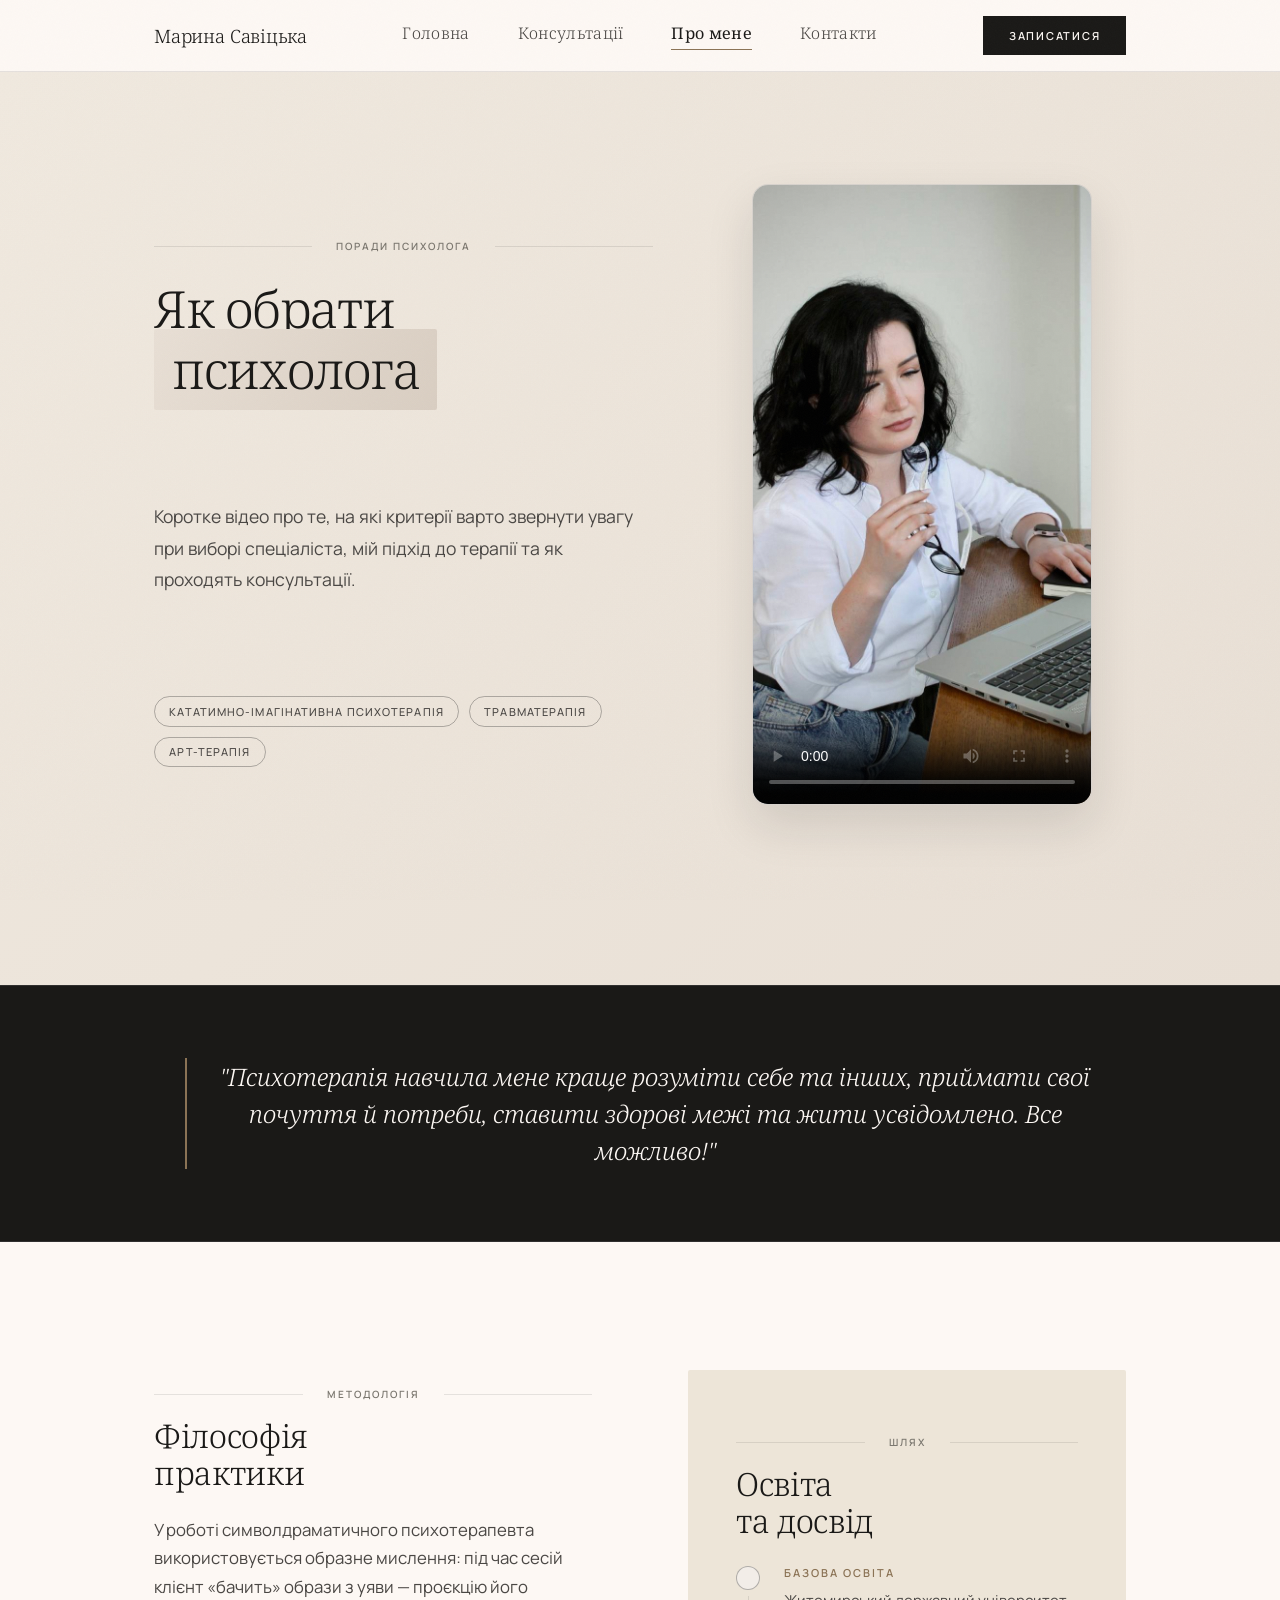
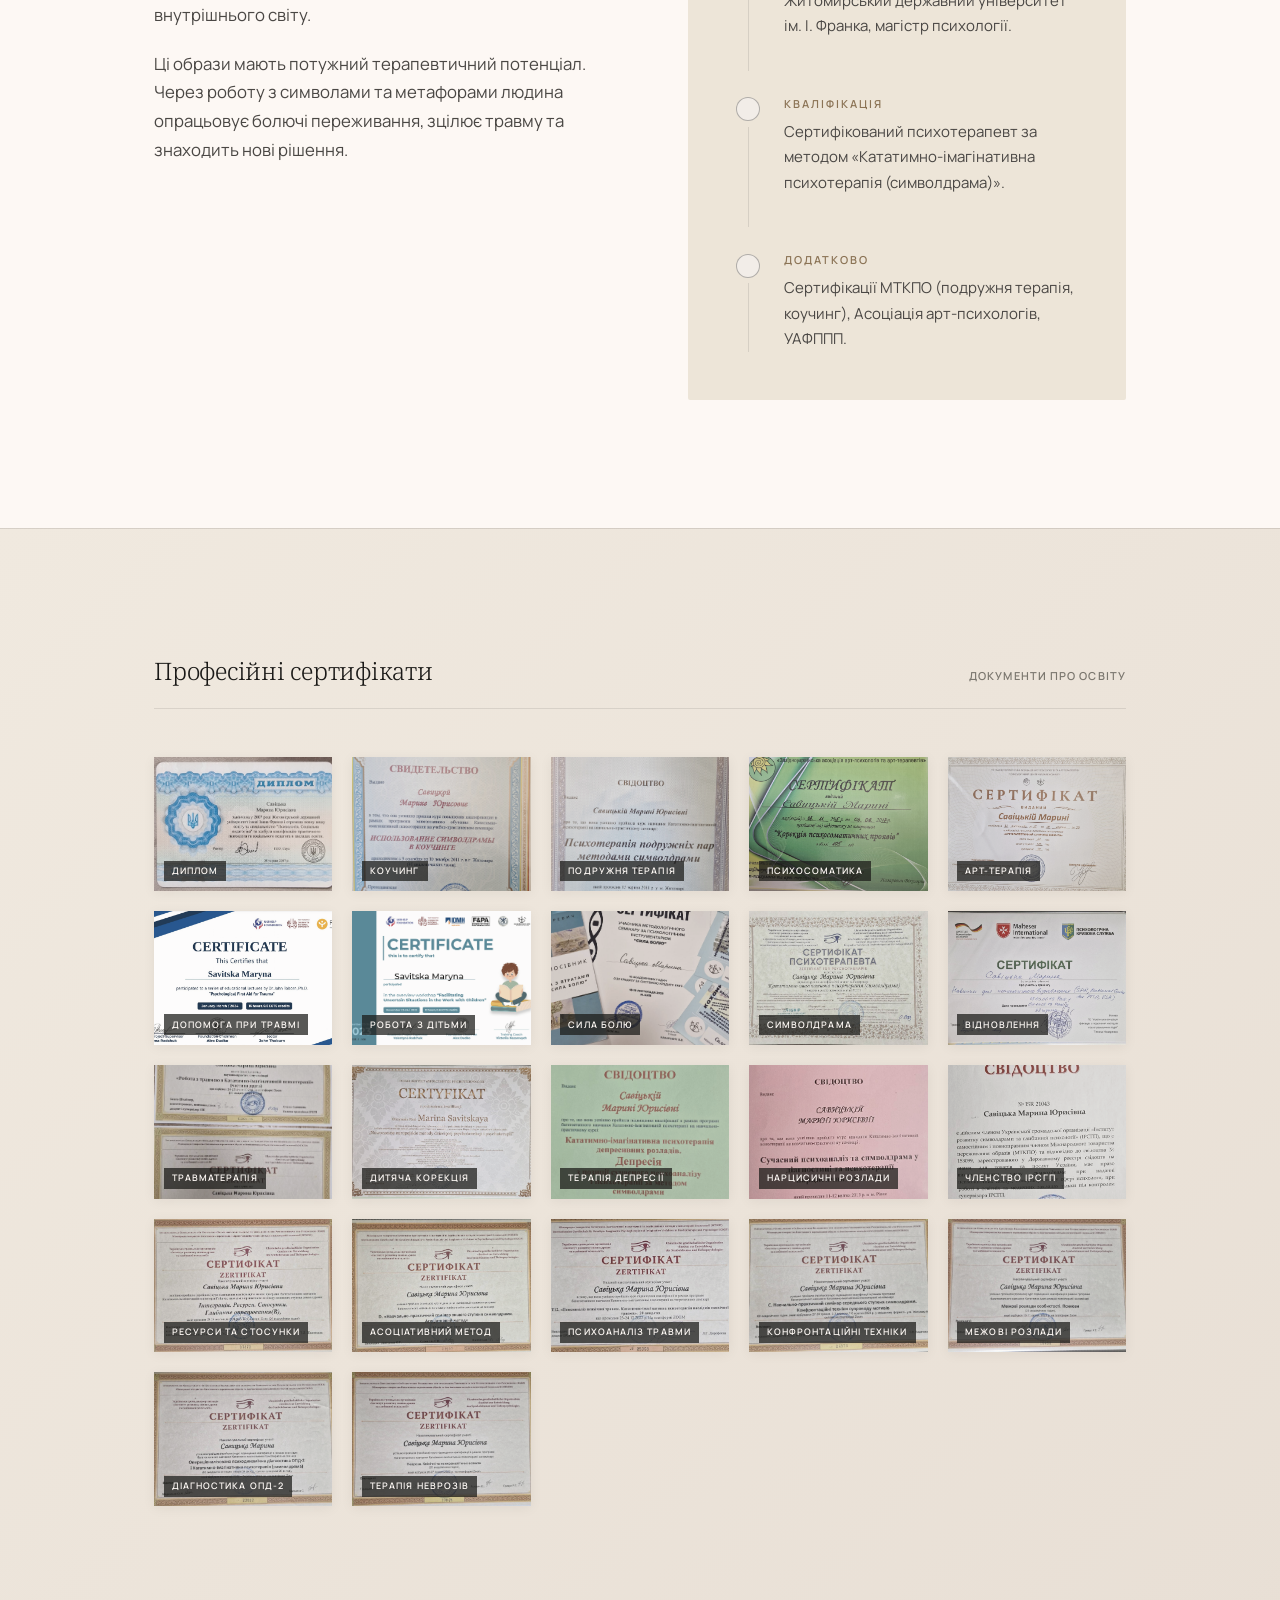
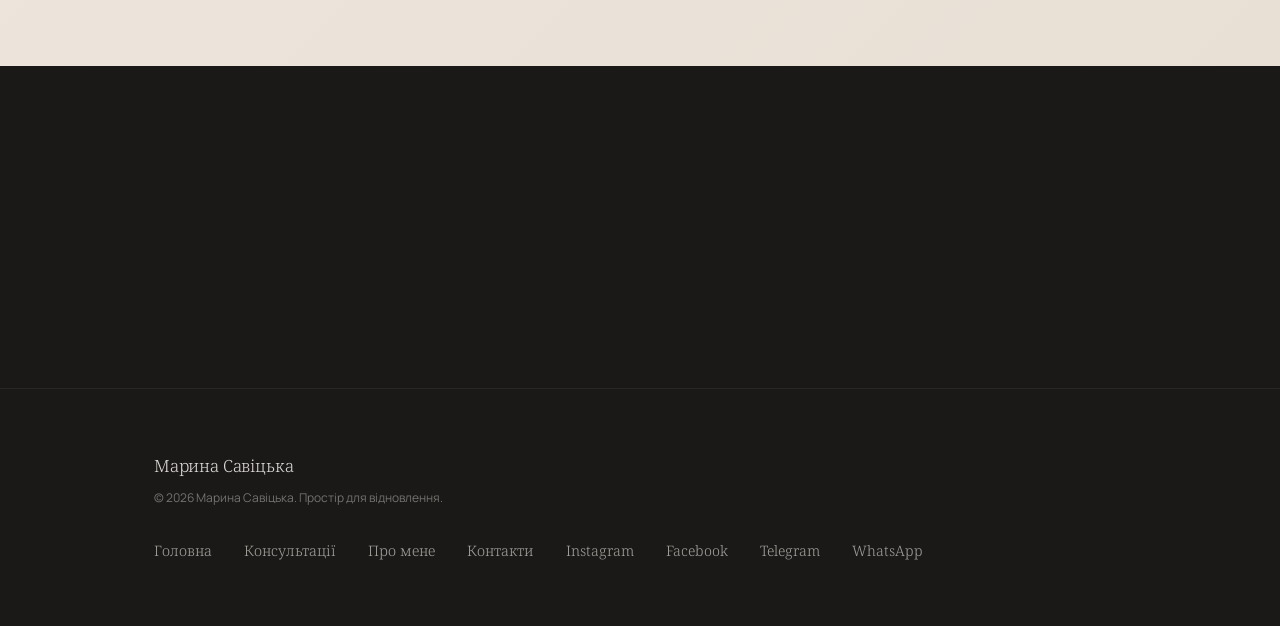
==== commit 067fa5ce: "Implement SEO positioning for online consultations, update hero photo, and add vertical introduction" ====
--- a/about.html
+++ b/about.html
@@ -2,6 +2,15 @@
 <html lang="uk">
 
 <head>
+        <!-- Google tag (gtag.js) -->
+        <script async src="https://www.googletagmanager.com/gtag/js?id=G-778ZJSXF4D"></script>
+        <script>
+          window.dataLayer = window.dataLayer || [];
+          function gtag(){dataLayer.push(arguments);}
+          gtag('js', new Date());
+
+          gtag('config', 'G-778ZJSXF4D');
+        </script>
         <meta charset="utf-8" />
         <meta name="viewport" content="width=device-width, initial-scale=1.0" />
         <title>Про мене — Психолог Бердичів Марина Савіцька | Освіта та досвід</title>
@@ -91,38 +100,37 @@
                 <span class="deco-number" style="top: 2rem; left: -2rem; opacity: 0.03;">About</span>
 
                 <div class="container" style="position:relative; z-index:1;">
-                        <div style="display:grid;grid-template-columns:1fr 1fr;gap:4rem;align-items:center;">
-
-                                <div>
-                                        <div class="rule-text" style="margin-bottom: 2rem;"><span>Психотерапевт</span>
-                                        </div>
-                                        <h1 class="display hero-title" style="margin-bottom:1.5rem;">Про<br /><span
-                                                        class="highlight">мене</span></h1>
-                                        <p class="body-sm hero-sub"
-                                                style="max-width:46ch;margin-bottom:2rem; font-size: 1.1rem; line-height: 1.8;">
-                                                Моя практика базується на створенні простору, вільного від суджень —
-                                                місця, де можлива пауза, необхідна для відновлення ясності та
-                                                внутрішньої рівноваги.
+                        <div class="about-hero-grid">
+
+                                <div class="about-hero-title-area">
+                                        <div class="rule-text" style="margin-bottom: 1.5rem;"><span>Поради психолога</span></div>
+                                        <h1 class="display hero-title" style="margin-bottom:0; font-size: clamp(2.2rem, 4.5vw, 3.2rem); line-height: 1.2;">
+                                                Як обрати<br /><span class="highlight">психолога</span>
+                                        </h1>
+                                </div>
+
+                                <div class="about-hero-desc-area">
+                                        <p class="body-sm hero-sub" style="max-width:46ch; margin-bottom:0; font-size: 1.1rem; line-height: 1.8;">
+                                                Коротке відео про те, на які критерії варто звернути увагу при виборі спеціаліста, мій підхід до терапії та як проходять консультації.
                                         </p>
-                                        <div style="display:flex;flex-wrap:wrap;gap:.6rem;" class="hero-sub">
-                                                <span class="pill">Кататимно-імагінативна психотерапія (символдрама)</span>
+                                </div>
+
+                                <div class="about-hero-pills-area">
+                                        <div class="about-hero-pills">
+                                                <span class="pill">Кататимно-імагінативна психотерапія</span>
                                                 <span class="pill">Травматерапія</span>
                                                 <span class="pill">Арт-терапія</span>
-                                                <span class="pill">Дитяча психологія</span>
-                                        </div>
-                                </div>
-
-                                <div class="hero-img" style="position:relative;">
-                                        <div
-                                                style="aspect-ratio:3/4;overflow:hidden;background:var(--cream-card); box-shadow: 0 30px 60px rgba(0,0,0,0.1);">
-                                                <img src="img/personal/about_photo2.jpg" alt="Марина Савіцька" style="width:100%;height:100%;object-fit:cover;object-position:center top;
-                       filter:grayscale(8%);transition:transform .6s ease,filter .5s ease;display:block;"
-                                                         onmouseover="this.style.transform='scale(1.03)';this.style.filter='grayscale(0%)'"
-                                                         onmouseout="this.style.transform='scale(1)';this.style.filter='grayscale(8%)'">
-                                        </div>
-                                        <div style="position:absolute;top:-1.5rem;right:-1.5rem;width:6rem;height:6rem;
-                    background-image:radial-gradient(var(--accent) 1px, transparent 1px);
-                    background-size:10px 10px; opacity: 0.4; pointer-events:none;"></div>
+                                        </div>
+                                </div>
+
+                                <div class="about-hero-video-area">
+                                        <div class="about-hero-video-container">
+                                                <div class="vertical-video-wrapper">
+                                                        <video src="img/personal/about_video.MP4" controls poster="img/personal/main_photo.jpg">
+                                                                Ваш браузер не підтримує відтворення відео.
+                                                        </video>
+                                                </div>
+                                        </div>
                                 </div>
 
                         </div>
--- a/style.css
+++ b/style.css
@@ -841,3 +841,96 @@
     grid-template-columns: repeat(2, 1fr) !important;
   }
 }
+
+/* ── About Page Hero (Vertical Video Layout) ─────────────────── */
+.about-hero-grid {
+  display: grid;
+  grid-template-columns: 1.1fr 0.9fr;
+  grid-template-areas:
+    "title video"
+    "desc  video"
+    "pills video";
+  gap: 1.5rem 4rem;
+  align-items: center;
+}
+
+.about-hero-title-area {
+  grid-area: title;
+}
+
+.about-hero-desc-area {
+  grid-area: desc;
+}
+
+.about-hero-pills-area {
+  grid-area: pills;
+}
+
+.about-hero-pills {
+  display: flex;
+  flex-wrap: wrap;
+  gap: 0.6rem;
+  justify-content: flex-start;
+}
+
+.about-hero-video-area {
+  grid-area: video;
+  display: flex;
+  justify-content: center;
+  align-items: center;
+}
+
+.about-hero-video-container {
+  width: 100%;
+  max-width: 340px;
+  position: relative;
+}
+
+.vertical-video-wrapper {
+  position: relative;
+  aspect-ratio: 464 / 848;
+  background: var(--cream-card);
+  border-radius: 16px;
+  border: 1px solid var(--rule);
+  box-shadow: 0 20px 48px rgba(26,25,23,0.12);
+  overflow: hidden;
+  transition: transform 0.4s cubic-bezier(0.16, 1, 0.3, 1), box-shadow 0.4s ease;
+}
+
+.vertical-video-wrapper:hover {
+  transform: translateY(-4px) scale(1.01);
+  box-shadow: 0 30px 60px rgba(26,25,23,0.18);
+}
+
+.vertical-video-wrapper video {
+  width: 100%;
+  height: 100%;
+  object-fit: cover;
+  display: block;
+}
+
+@media (max-width: 900px) {
+  .about-hero-grid {
+    grid-template-columns: 1fr;
+    grid-template-areas:
+      "title"
+      "video"
+      "desc"
+      "pills";
+    gap: 1.5rem;
+    text-align: center;
+  }
+  
+  .about-hero-video-container {
+    max-width: 290px;
+  }
+
+  .about-hero-desc-area {
+    margin-top: 0.5rem;
+  }
+
+  .about-hero-pills {
+    justify-content: center;
+  }
+}
+
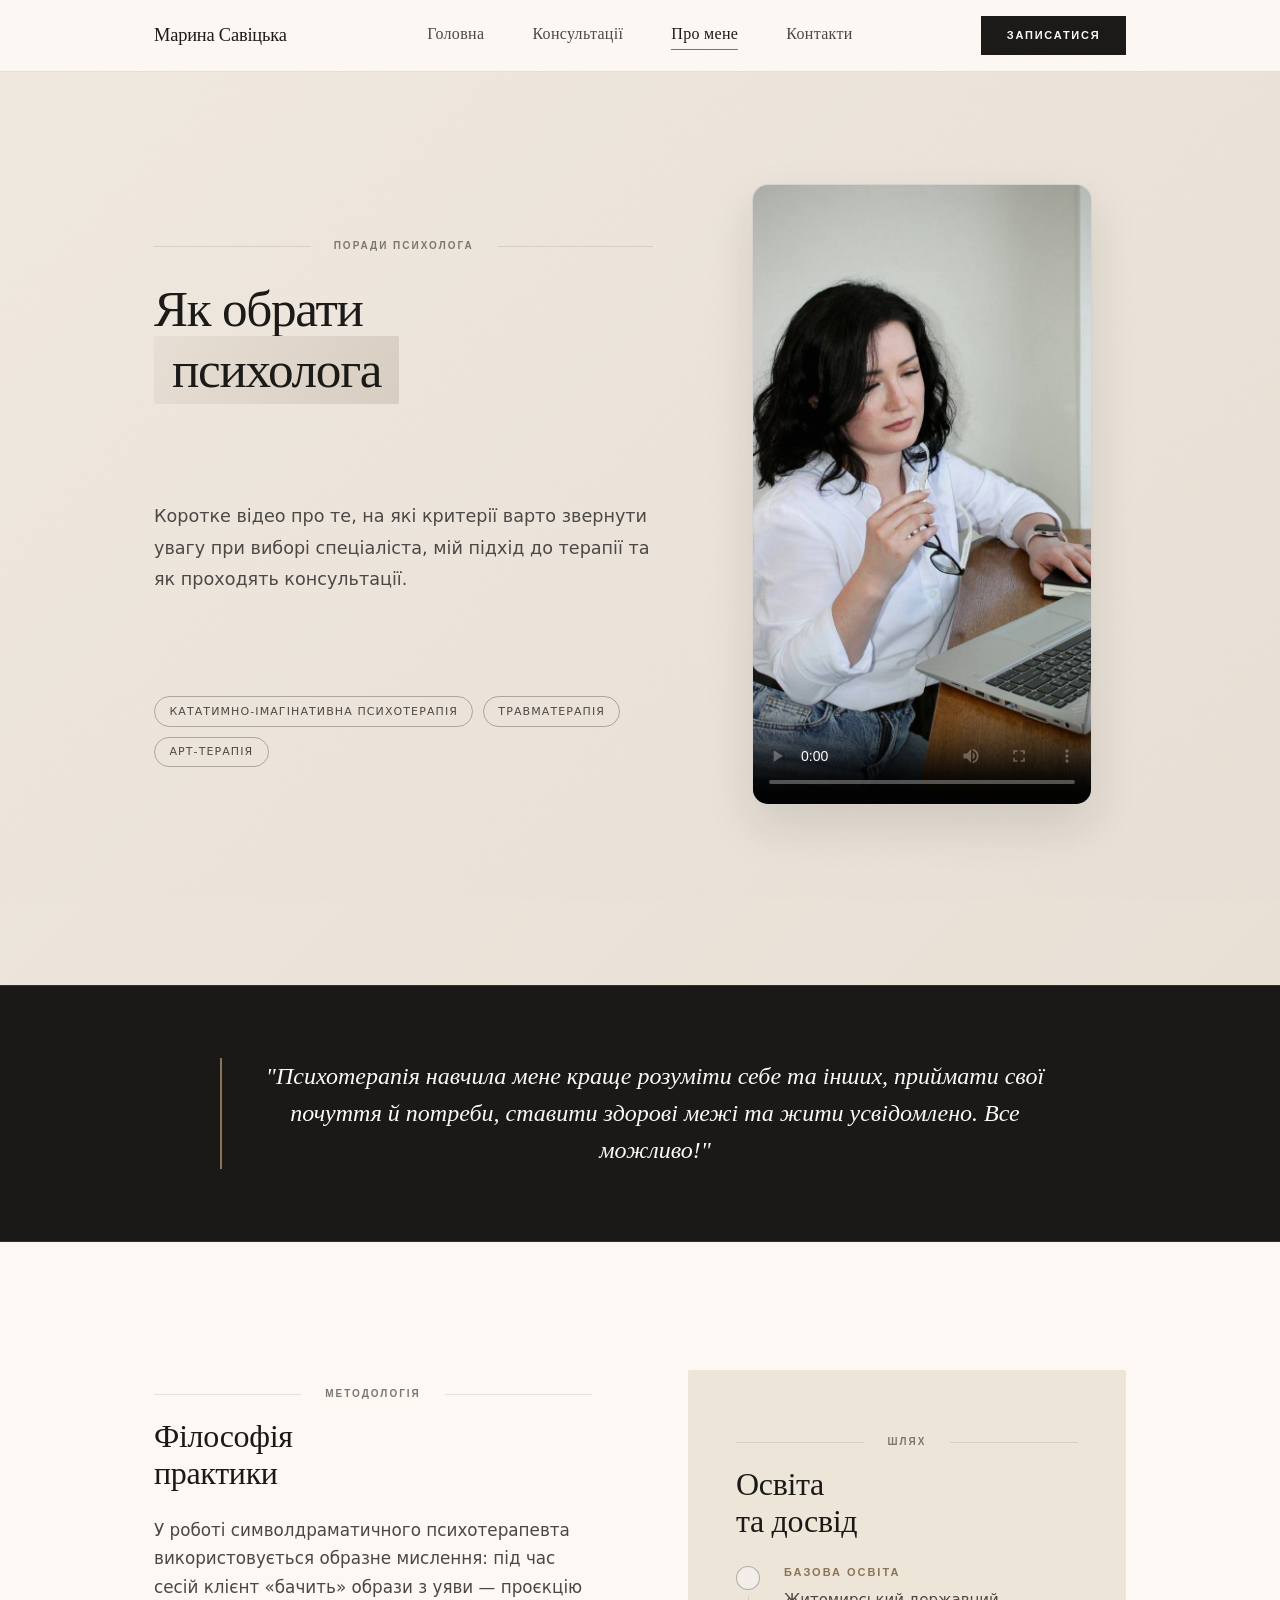
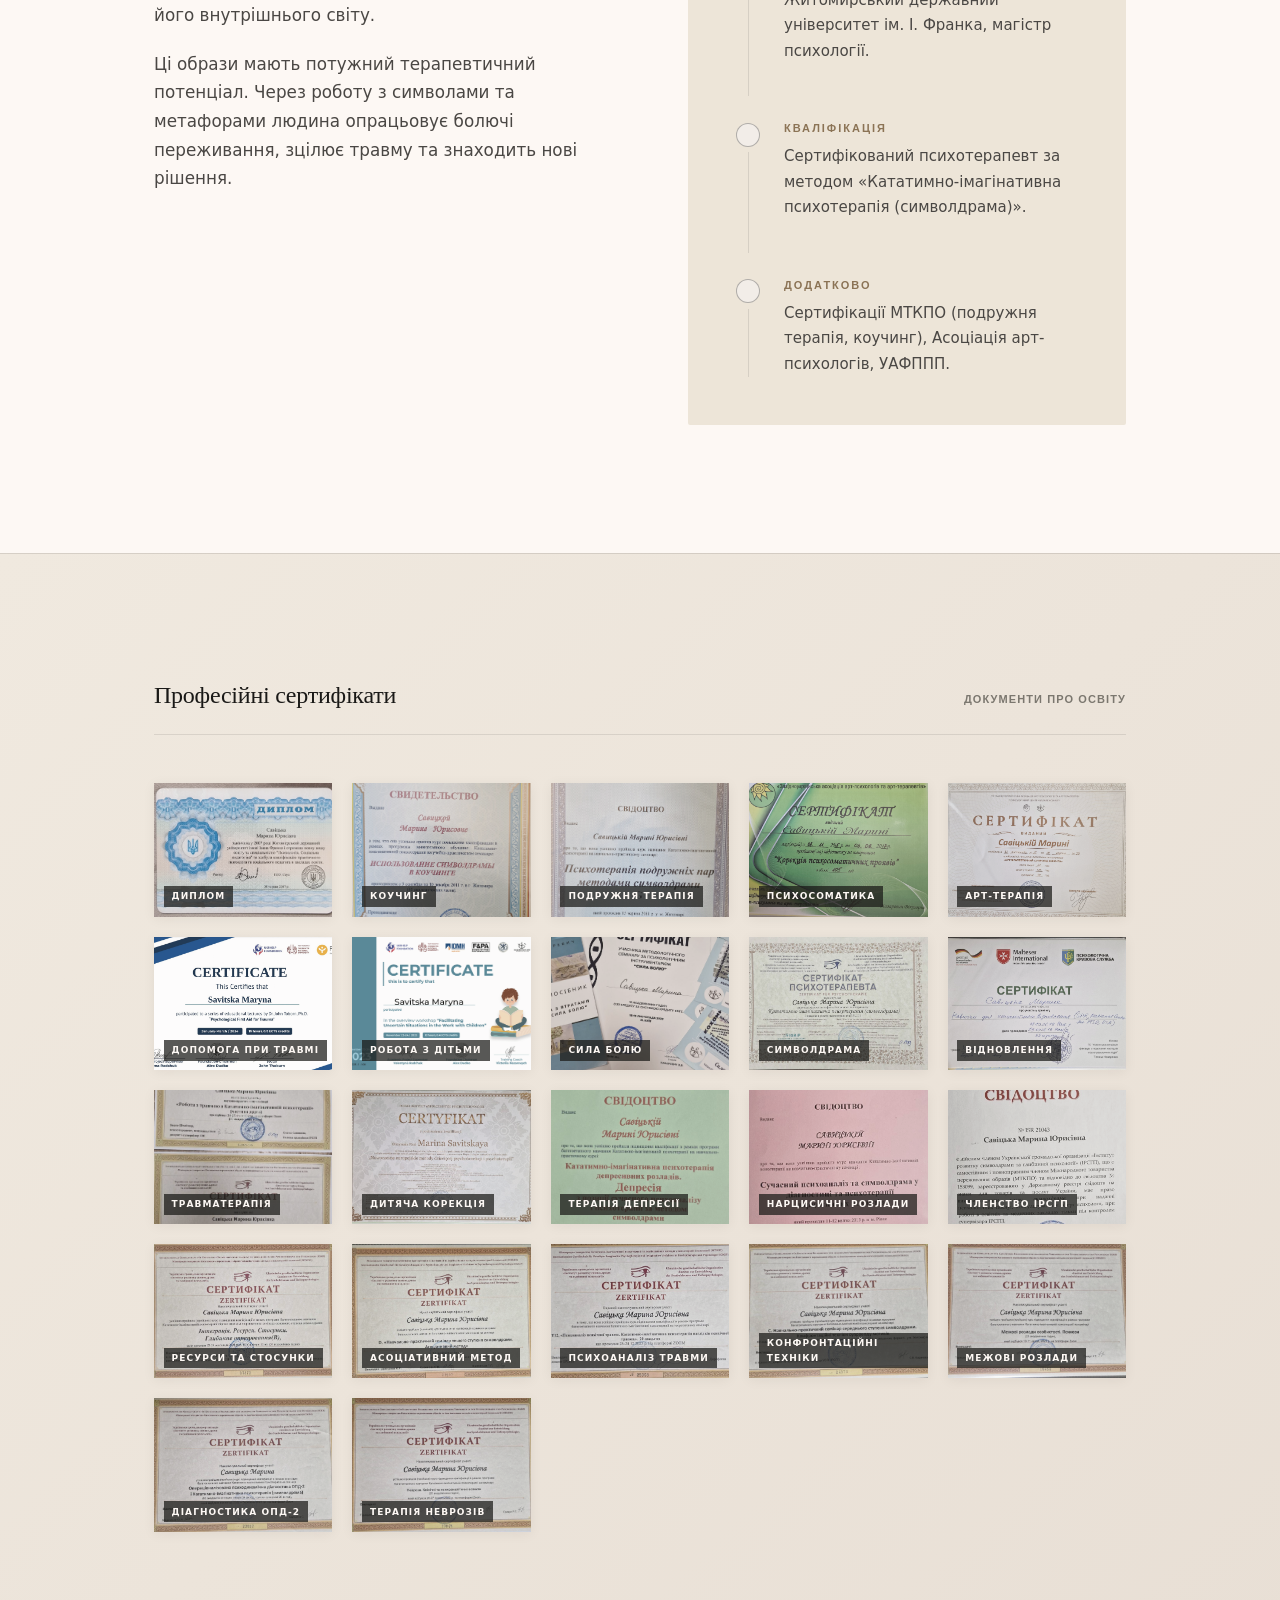
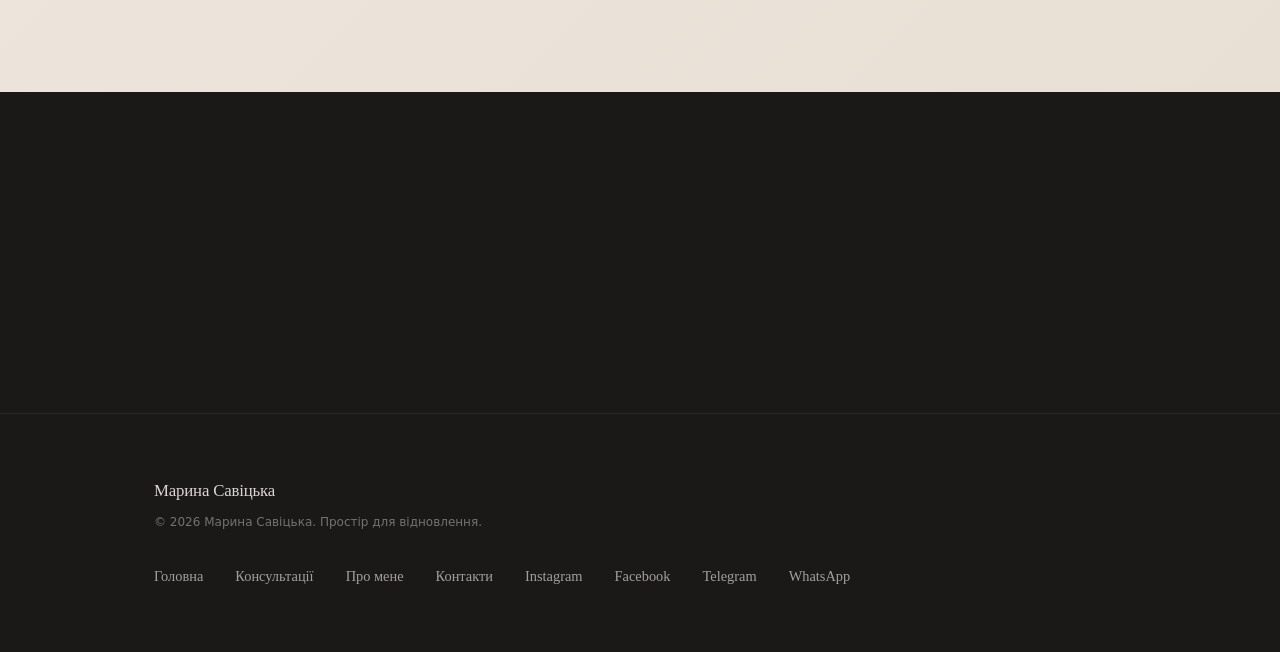
==== commit f48e227f: "security: refactor & optimize - centralize CSS/JS, add semantic HTML, improve a11y, SEO and performa" ====
--- a/about.html
+++ b/about.html
@@ -13,6 +13,7 @@
         </script>
         <meta charset="utf-8" />
         <meta name="viewport" content="width=device-width, initial-scale=1.0" />
+        <meta http-equiv="Content-Security-Policy" content="default-src 'self'; script-src 'self' 'unsafe-inline' https://www.googletagmanager.com https://www.google-analytics.com; style-src 'self' 'unsafe-inline' https://fonts.googleapis.com; font-src https://fonts.gstatic.com; img-src 'self' data: https:; connect-src https://www.google-analytics.com https://formspree.io; frame-src https://maps.google.com; object-src 'none'; base-uri 'self';" />
         <title>Про мене — Психолог Бердичів Марина Савіцька | Освіта та досвід</title>
         <meta name="description"
                 content="Психолог у Бердичеві Марина Савіцька — 16+ років практики. Магістр психології ЖДУ. Сертифікований психотерапевт (символдрама). Член УАФППП та Асоціації арт-психологів." />
@@ -82,6 +83,8 @@
         }
         </script>
 
+        <link rel="preconnect" href="https://fonts.googleapis.com" />
+        <link rel="preconnect" href="https://fonts.gstatic.com" crossorigin />
         <link rel="icon" type="image/png" sizes="192x192" href="favicon.png" />
         <link rel="icon" type="image/png" sizes="96x96" href="favicon.png" />
         <link rel="icon" type="image/png" sizes="48x48" href="favicon.png" />
@@ -92,7 +95,9 @@
 
 <body>
 
+        <a href="#main-content" class="skip-link">Перейти до основного контенту</a>
         <header id="site-header"></header>
+        <main id="main-content">
 
         <!-- ══ HERO ══════════════════════════════════════════════════ -->
         <section class="section-lg bg-warm" style="padding-top:clamp(4rem,10vw,7rem); overflow:hidden;">
@@ -152,7 +157,7 @@
         <!-- ══ PHILOSOPHY & EDUCATION ════════════════════════════════ -->
         <section class="section" style="position: relative;">
                 <div class="container">
-                        <div style="display:grid;grid-template-columns:1fr 1fr;gap:6rem;" class="reveal stagger">
+                        <div class="about-philosophy-grid reveal stagger">
 
                                 <div style="position: relative;">
                                         <span class="deco-number"
@@ -246,26 +251,7 @@
                                                 onmouseout="this.style.opacity='.7'">&times;</button>
                                 </div>
 
-                                <style>
-                                  .cert-grid {
-                                    display: grid;
-                                    grid-template-columns: repeat(auto-fill, minmax(160px, 1fr));
-                                    gap: 1.25rem;
-                                  }
-                                  @media (max-width: 768px) {
-                                    .cert-grid { grid-template-columns: repeat(3, 1fr) !important; gap: 1rem !important; }
-                                  }
-                                  @media (max-width: 480px) {
-                                    .cert-grid { grid-template-columns: repeat(2, 1fr) !important; gap: 0.75rem !important; }
-                                    .cert-card { cursor: pointer !important; -webkit-tap-highlight-color: transparent; touch-action: manipulation; }
-                                  }
-                                  /* Certificates always visible — no stagger delay */
-                                  .cert-grid > div {
-                                    opacity: 1 !important;
-                                    transform: none !important;
-                                    transition: transform .4s, box-shadow .4s !important;
-                                  }
-                                </style>
+
                                 <div class="cert-grid">
 
                                         <!-- Диплом -->
@@ -293,7 +279,7 @@
                                                 onmouseout="this.style.transform='none';this.style.boxShadow='0 2px 12px rgba(26,25,23,.06)'">
                                                 <img alt="Символдрама в коучингу"
                                                          src="img/certificates/cert_coaching.jpg"
-                                                         style="width:100%;height:100%;object-fit:cover;filter:grayscale(20%);opacity:.9;
+                                                         loading="lazy" width="400" height="300"`n                                                          style="width:100%;height:100%;object-fit:cover;filter:grayscale(20%);opacity:.9;
                        transition:filter .5s,opacity .4s;display:block;"
                                                          onmouseover="this.style.filter='grayscale(0%)';this.style.opacity='1'"
                                                          onmouseout="this.style.filter='grayscale(20%)';this.style.opacity='.9'" />
@@ -310,7 +296,7 @@
                                                 onmouseout="this.style.transform='none';this.style.boxShadow='0 2px 12px rgba(26,25,23,.06)'">
                                                 <img alt="Терапія подружніх пар"
                                                          src="img/certificates/cert_couples.jpg"
-                                                         style="width:100%;height:100%;object-fit:cover;filter:grayscale(20%);opacity:.9;
+                                                         loading="lazy" width="400" height="300"`n                                                          style="width:100%;height:100%;object-fit:cover;filter:grayscale(20%);opacity:.9;
                        transition:filter .5s,opacity .4s;display:block;"
                                                          onmouseover="this.style.filter='grayscale(0%)';this.style.opacity='1'"
                                                          onmouseout="this.style.filter='grayscale(20%)';this.style.opacity='.9'" />
@@ -327,7 +313,7 @@
                                                 onmouseout="this.style.transform='none';this.style.boxShadow='0 2px 12px rgba(26,25,23,.06)'">
                                                 <img alt="Корекція психосоматики"
                                                          src="img/certificates/cert_psychosomatics.jpg"
-                                                         style="width:100%;height:100%;object-fit:cover;filter:grayscale(20%);opacity:.9;
+                                                         loading="lazy" width="400" height="300"`n                                                          style="width:100%;height:100%;object-fit:cover;filter:grayscale(20%);opacity:.9;
                        transition:filter .5s,opacity .4s;display:block;"
                                                          onmouseover="this.style.filter='grayscale(0%)';this.style.opacity='1'"
                                                          onmouseout="this.style.filter='grayscale(20%)';this.style.opacity='.9'" />
@@ -344,7 +330,7 @@
                                                 onmouseout="this.style.transform='none';this.style.boxShadow='0 2px 12px rgba(26,25,23,.06)'">
                                                 <img alt="Арт-терапевтичний супровід"
                                                          src="img/certificates/cert_art_therapy.jpg"
-                                                         style="width:100%;height:100%;object-fit:cover;filter:grayscale(20%);opacity:.9;
+                                                         loading="lazy" width="400" height="300"`n                                                          style="width:100%;height:100%;object-fit:cover;filter:grayscale(20%);opacity:.9;
                        transition:filter .5s,opacity .4s;display:block;"
                                                          onmouseover="this.style.filter='grayscale(0%)';this.style.opacity='1'"
                                                          onmouseout="this.style.filter='grayscale(20%)';this.style.opacity='.9'" />
@@ -361,7 +347,7 @@
                                                 onmouseout="this.style.transform='none';this.style.boxShadow='0 2px 12px rgba(26,25,23,.06)'">
                                                 <img alt="Психологічна допомога при травмі"
                                                          src="img/certificates/cert_trauma_2024.jpg"
-                                                         style="width:100%;height:100%;object-fit:cover;filter:grayscale(20%);opacity:.9;
+                                                         loading="lazy" width="400" height="300"`n                                                          style="width:100%;height:100%;object-fit:cover;filter:grayscale(20%);opacity:.9;
                        transition:filter .5s,opacity .4s;display:block;"
                                                          onmouseover="this.style.filter='grayscale(0%)';this.style.opacity='1'"
                                                          onmouseout="this.style.filter='grayscale(20%)';this.style.opacity='.9'" />
@@ -378,7 +364,7 @@
                                                 onmouseout="this.style.transform='none';this.style.boxShadow='0 2px 12px rgba(26,25,23,.06)'">
                                                 <img alt="Робота з дітьми в ситуаціях невизначеності"
                                                          src="img/certificates/cert_children_2023.jpg"
-                                                         style="width:100%;height:100%;object-fit:cover;filter:grayscale(20%);opacity:.9;
+                                                         loading="lazy" width="400" height="300"`n                                                          style="width:100%;height:100%;object-fit:cover;filter:grayscale(20%);opacity:.9;
                        transition:filter .5s,opacity .4s;display:block;"
                                                          onmouseover="this.style.filter='grayscale(0%)';this.style.opacity='1'"
                                                          onmouseout="this.style.filter='grayscale(20%)';this.style.opacity='.9'" />
@@ -395,6 +381,7 @@
                                                 onmouseout="this.style.transform='none';this.style.boxShadow='0 2px 12px rgba(26,25,23,.06)'">
                                                 <img alt="Методологія 'Сила болю'"
                                                         src="img/certificates/cert_pain_power_2023.jpg"
+                                                        loading="lazy" width="400" height="300"
                                                         style="width:100%;height:100%;object-fit:cover;filter:grayscale(20%);opacity:.9;
                       transition:filter .5s,opacity .4s;display:block;"
                                                         onmouseover="this.style.filter='grayscale(0%)';this.style.opacity='1'"
@@ -412,7 +399,7 @@
                                                  onmouseout="this.style.transform='none';this.style.boxShadow='0 2px 12px rgba(26,25,23,.06)'">
                                                  <img alt="Кататимно-імагінативна психотерапія (символдрама)"
                                                           src="img/certificates/cert_1.jpg"
-                                                          style="width:100%;height:100%;object-fit:cover;filter:grayscale(20%);opacity:.9;
+                                                          loading="lazy" width="400" height="300"`n                                                          style="width:100%;height:100%;object-fit:cover;filter:grayscale(20%);opacity:.9;
                         transition:filter .5s,opacity .4s;display:block;"
                                                           onmouseover="this.style.filter='grayscale(0%)';this.style.opacity='1'"
                                                           onmouseout="this.style.filter='grayscale(20%)';this.style.opacity='.9'" />
@@ -429,7 +416,7 @@
                                                  onmouseout="this.style.transform='none';this.style.boxShadow='0 2px 12px rgba(26,25,23,.06)'">
                                                  <img alt="Психологічне відновлення"
                                                           src="img/certificates/cert_2.jpg"
-                                                          style="width:100%;height:100%;object-fit:cover;filter:grayscale(20%);opacity:.9;
+                                                          loading="lazy" width="400" height="300"`n                                                          style="width:100%;height:100%;object-fit:cover;filter:grayscale(20%);opacity:.9;
                         transition:filter .5s,opacity .4s;display:block;"
                                                           onmouseover="this.style.filter='grayscale(0%)';this.style.opacity='1'"
                                                           onmouseout="this.style.filter='grayscale(20%)';this.style.opacity='.9'" />
@@ -446,7 +433,7 @@
                                                  onmouseout="this.style.transform='none';this.style.boxShadow='0 2px 12px rgba(26,25,23,.06)'">
                                                  <img alt="Робота з травмою в символдрамі"
                                                           src="img/certificates/cert_3.jpg"
-                                                          style="width:100%;height:100%;object-fit:cover;filter:grayscale(20%);opacity:.9;
+                                                          loading="lazy" width="400" height="300"`n                                                          style="width:100%;height:100%;object-fit:cover;filter:grayscale(20%);opacity:.9;
                         transition:filter .5s,opacity .4s;display:block;"
                                                           onmouseover="this.style.filter='grayscale(0%)';this.style.opacity='1'"
                                                           onmouseout="this.style.filter='grayscale(20%)';this.style.opacity='.9'" />
@@ -463,7 +450,7 @@
                                                  onmouseout="this.style.transform='none';this.style.boxShadow='0 2px 12px rgba(26,25,23,.06)'">
                                                  <img alt="Європейські методи дитячої психокорекції"
                                                           src="img/certificates/cert_4.jpg"
-                                                          style="width:100%;height:100%;object-fit:cover;filter:grayscale(20%);opacity:.9;
+                                                          loading="lazy" width="400" height="300"`n                                                          style="width:100%;height:100%;object-fit:cover;filter:grayscale(20%);opacity:.9;
                         transition:filter .5s,opacity .4s;display:block;"
                                                           onmouseover="this.style.filter='grayscale(0%)';this.style.opacity='1'"
                                                           onmouseout="this.style.filter='grayscale(20%)';this.style.opacity='.9'" />
@@ -480,7 +467,7 @@
                                                  onmouseout="this.style.transform='none';this.style.boxShadow='0 2px 12px rgba(26,25,23,.06)'">
                                                  <img alt="Терапія депресії за методом символдрами"
                                                           src="img/certificates/cert_5.jpg"
-                                                          style="width:100%;height:100%;object-fit:cover;filter:grayscale(20%);opacity:.9;
+                                                          loading="lazy" width="400" height="300"`n                                                          style="width:100%;height:100%;object-fit:cover;filter:grayscale(20%);opacity:.9;
                         transition:filter .5s,opacity .4s;display:block;"
                                                           onmouseover="this.style.filter='grayscale(0%)';this.style.opacity='1'"
                                                           onmouseout="this.style.filter='grayscale(20%)';this.style.opacity='.9'" />
@@ -497,7 +484,7 @@
                                                  onmouseout="this.style.transform='none';this.style.boxShadow='0 2px 12px rgba(26,25,23,.06)'">
                                                  <img alt="Діагностика та психотерапія нарцисичних розладів"
                                                           src="img/certificates/cert_6.jpg"
-                                                          style="width:100%;height:100%;object-fit:cover;filter:grayscale(20%);opacity:.9;
+                                                          loading="lazy" width="400" height="300"`n                                                          style="width:100%;height:100%;object-fit:cover;filter:grayscale(20%);opacity:.9;
                         transition:filter .5s,opacity .4s;display:block;"
                                                           onmouseover="this.style.filter='grayscale(0%)';this.style.opacity='1'"
                                                           onmouseout="this.style.filter='grayscale(20%)';this.style.opacity='.9'" />
@@ -514,7 +501,7 @@
                                                  onmouseout="this.style.transform='none';this.style.boxShadow='0 2px 12px rgba(26,25,23,.06)'">
                                                  <img alt="Членство в Інституті розвитку символдрами та глибинної психології"
                                                           src="img/certificates/cert_7.jpg"
-                                                          style="width:100%;height:100%;object-fit:cover;filter:grayscale(20%);opacity:.9;
+                                                          loading="lazy" width="400" height="300"`n                                                          style="width:100%;height:100%;object-fit:cover;filter:grayscale(20%);opacity:.9;
                         transition:filter .5s,opacity .4s;display:block;"
                                                           onmouseover="this.style.filter='grayscale(0%)';this.style.opacity='1'"
                                                           onmouseout="this.style.filter='grayscale(20%)';this.style.opacity='.9'" />
@@ -531,7 +518,7 @@
                                                  onmouseout="this.style.transform='none';this.style.boxShadow='0 2px 12px rgba(26,25,23,.06)'">
                                                  <img alt="Інтеграція. Ресурси. Стосунки."
                                                           src="img/certificates/cert_8.jpg"
-                                                          style="width:100%;height:100%;object-fit:cover;filter:grayscale(20%);opacity:.9;
+                                                          loading="lazy" width="400" height="300"`n                                                          style="width:100%;height:100%;object-fit:cover;filter:grayscale(20%);opacity:.9;
                         transition:filter .5s,opacity .4s;display:block;"
                                                           onmouseover="this.style.filter='grayscale(0%)';this.style.opacity='1'"
                                                           onmouseout="this.style.filter='grayscale(20%)';this.style.opacity='.9'" />
@@ -548,7 +535,7 @@
                                                  onmouseout="this.style.transform='none';this.style.boxShadow='0 2px 12px rgba(26,25,23,.06)'">
                                                  <img alt="Асоціативний метод у символдрамі"
                                                           src="img/certificates/cert_9.jpg"
-                                                          style="width:100%;height:100%;object-fit:cover;filter:grayscale(20%);opacity:.9;
+                                                          loading="lazy" width="400" height="300"`n                                                          style="width:100%;height:100%;object-fit:cover;filter:grayscale(20%);opacity:.9;
                         transition:filter .5s,opacity .4s;display:block;"
                                                           onmouseover="this.style.filter='grayscale(0%)';this.style.opacity='1'"
                                                           onmouseout="this.style.filter='grayscale(20%)';this.style.opacity='.9'" />
@@ -565,7 +552,7 @@
                                                  onmouseout="this.style.transform='none';this.style.boxShadow='0 2px 12px rgba(26,25,23,.06)'">
                                                  <img alt="Психоаналіз та психотерапія психічної травми"
                                                           src="img/certificates/cert_10.jpg"
-                                                          style="width:100%;height:100%;object-fit:cover;filter:grayscale(20%);opacity:.9;
+                                                          loading="lazy" width="400" height="300"`n                                                          style="width:100%;height:100%;object-fit:cover;filter:grayscale(20%);opacity:.9;
                         transition:filter .5s,opacity .4s;display:block;"
                                                           onmouseover="this.style.filter='grayscale(0%)';this.style.opacity='1'"
                                                           onmouseout="this.style.filter='grayscale(20%)';this.style.opacity='.9'" />
@@ -582,7 +569,7 @@
                                                  onmouseout="this.style.transform='none';this.style.boxShadow='0 2px 12px rgba(26,25,23,.06)'">
                                                  <img alt="Конфронтаційні техніки супроводу мотивів"
                                                           src="img/certificates/cert_11.jpg"
-                                                          style="width:100%;height:100%;object-fit:cover;filter:grayscale(20%);opacity:.9;
+                                                          loading="lazy" width="400" height="300"`n                                                          style="width:100%;height:100%;object-fit:cover;filter:grayscale(20%);opacity:.9;
                         transition:filter .5s,opacity .4s;display:block;"
                                                           onmouseover="this.style.filter='grayscale(0%)';this.style.opacity='1'"
                                                           onmouseout="this.style.filter='grayscale(20%)';this.style.opacity='.9'" />
@@ -599,7 +586,7 @@
                                                  onmouseout="this.style.transform='none';this.style.boxShadow='0 2px 12px rgba(26,25,23,.06)'">
                                                  <img alt="Межові розлади особистості та психози"
                                                           src="img/certificates/cert_12.jpg"
-                                                          style="width:100%;height:100%;object-fit:cover;filter:grayscale(20%);opacity:.9;
+                                                          loading="lazy" width="400" height="300"`n                                                          style="width:100%;height:100%;object-fit:cover;filter:grayscale(20%);opacity:.9;
                         transition:filter .5s,opacity .4s;display:block;"
                                                           onmouseover="this.style.filter='grayscale(0%)';this.style.opacity='1'"
                                                           onmouseout="this.style.filter='grayscale(20%)';this.style.opacity='.9'" />
@@ -616,7 +603,7 @@
                                                  onmouseout="this.style.transform='none';this.style.boxShadow='0 2px 12px rgba(26,25,23,.06)'">
                                                  <img alt="Операціоналізована психодинамічна діагностика ОПД-2"
                                                           src="img/certificates/cert_13.jpg"
-                                                          style="width:100%;height:100%;object-fit:cover;filter:grayscale(20%);opacity:.9;
+                                                          loading="lazy" width="400" height="300"`n                                                          style="width:100%;height:100%;object-fit:cover;filter:grayscale(20%);opacity:.9;
                         transition:filter .5s,opacity .4s;display:block;"
                                                           onmouseover="this.style.filter='grayscale(0%)';this.style.opacity='1'"
                                                           onmouseout="this.style.filter='grayscale(20%)';this.style.opacity='.9'" />
@@ -633,7 +620,7 @@
                                                  onmouseout="this.style.transform='none';this.style.boxShadow='0 2px 12px rgba(26,25,23,.06)'">
                                                  <img alt="Клінічні та психоаналітичні аспекти неврозів"
                                                           src="img/certificates/cert_14.jpg"
-                                                          style="width:100%;height:100%;object-fit:cover;filter:grayscale(20%);opacity:.9;
+                                                          loading="lazy" width="400" height="300"`n                                                          style="width:100%;height:100%;object-fit:cover;filter:grayscale(20%);opacity:.9;
                         transition:filter .5s,opacity .4s;display:block;"
                                                           onmouseover="this.style.filter='grayscale(0%)';this.style.opacity='1'"
                                                           onmouseout="this.style.filter='grayscale(20%)';this.style.opacity='.9'" />
@@ -708,6 +695,7 @@
                 </div>
         </section>
 
+        </main>
         <footer id="site-footer"></footer>
         <script src="nav.js" defer></script>
 </body>
--- a/style.css
+++ b/style.css
@@ -665,20 +665,137 @@
   margin-bottom: 3rem;
 }
 
+/* ── Responsive Layout Grid Classes ──────────────────────── */
+.hero-grid {
+  display: grid;
+  grid-template-columns: 1fr 1fr;
+  gap: 0;
+  align-items: stretch;
+  min-height: 80vh;
+}
+.services-grid {
+  display: grid;
+  grid-template-columns: repeat(3, 1fr);
+  gap: 2.5rem;
+  align-items: start;
+}
+.philosophy-grid {
+  display: grid;
+  grid-template-columns: 180px 1fr;
+  gap: 4rem;
+  align-items: start;
+}
+.values-grid {
+  display: grid;
+  grid-template-columns: 1fr 1fr;
+  gap: 2.5rem;
+}
+.help-grid {
+  display: grid;
+  grid-template-columns: repeat(2, 1fr);
+  gap: 1.5rem;
+}
+.about-strip-grid {
+  display: grid;
+  grid-template-columns: 1fr 1fr;
+  gap: 4rem;
+  align-items: center;
+}
+.cta-grid {
+  display: grid;
+  grid-template-columns: 1fr auto;
+  gap: 3rem;
+  align-items: center;
+}
+.faq-grid {
+  display: grid;
+  grid-template-columns: 200px 1fr;
+  gap: 4rem;
+  align-items: start;
+}
+.about-philosophy-grid {
+  display: grid;
+  grid-template-columns: 1fr 1fr;
+  gap: 6rem;
+}
+.consultation-row-grid {
+  display: grid;
+  grid-template-columns: 1fr 1fr;
+  gap: 4rem;
+  align-items: start;
+}
+.price-card-grid {
+  display: grid;
+  grid-template-columns: 1fr 1fr;
+  gap: 2rem;
+}
+.booking-grid {
+  display: grid;
+  grid-template-columns: 1fr 1.4fr;
+  gap: 6rem;
+  align-items: start;
+}
+.topics-grid {
+  display: grid;
+  grid-template-columns: 1fr 2fr;
+  gap: 4rem;
+  align-items: start;
+}
+.contacts-grid {
+  display: grid;
+  grid-template-columns: 1fr 1.5fr;
+  gap: 6rem;
+  align-items: start;
+}
+.social-grid {
+  display: grid;
+  grid-template-columns: repeat(4, 1fr);
+  gap: 1rem;
+}
+.cert-grid {
+  display: grid;
+  grid-template-columns: repeat(auto-fill, minmax(160px, 1fr));
+  gap: 1.25rem;
+}
+.cert-grid > div {
+  opacity: 1 !important;
+  transform: none !important;
+  transition: transform .4s, box-shadow .4s !important;
+}
+.cert-card {
+  cursor: pointer;
+  -webkit-tap-highlight-color: transparent;
+  touch-action: manipulation;
+}
+
 /* ── ≤ 900px — tablet tweaks ──────────────────────────────────── */
 @media (max-width: 900px) {
   :root { --px: clamp(1.25rem, 4vw, 3rem); }
 
-  /* hero 2-col → 1-col */
-  [style*="grid-template-columns:1fr 1fr"] {
+  /* Grid stack overrides */
+  .hero-grid,
+  .philosophy-grid,
+  .about-strip-grid,
+  .about-philosophy-grid,
+  .consultation-row-grid,
+  .contacts-grid,
+  .booking-grid,
+  .topics-grid,
+  .faq-grid {
     grid-template-columns: 1fr !important;
   }
-  [style*="grid-template-columns:180px 1fr"] {
-    grid-template-columns: 1fr !important;
-  }
+
+  /* legacy attribute selector fallbacks */
+  [style*="grid-template-columns:1fr 1fr"],
+  [style*="grid-template-columns: 1fr 1fr"],
+  [style*="grid-template-columns:180px 1fr"],
+  [style*="grid-template-columns: 180px 1fr"],
   [style*="grid-template-columns:1fr 1.5fr"],
+  [style*="grid-template-columns: 1fr 1.5fr"],
   [style*="grid-template-columns:1fr 1.4fr"],
-  [style*="grid-template-columns:1fr 2fr"] {
+  [style*="grid-template-columns: 1fr 1.4fr"],
+  [style*="grid-template-columns:1fr 2fr"],
+  [style*="grid-template-columns: 1fr 2fr"] {
     grid-template-columns: 1fr !important;
   }
   .hero-bg-accent {
@@ -709,6 +826,12 @@
   .display  { font-size: clamp(2.4rem, 10vw, 3.8rem); }
   .headline { font-size: clamp(1.6rem, 7vw, 2.4rem); }
   .subhead  { font-size: clamp(1.15rem, 5vw, 1.5rem); }
+  
+  /* SEO & Accessibility: body small text must be at least 16px on mobile */
+  .body-sm {
+    font-size: 1rem !important; /* 16px */
+    line-height: 1.6 !important;
+  }
 
   /* ── Section spacing ─────────────────────────────── */
   .section    { padding-block: clamp(3rem, 8vw, 5rem); }
@@ -722,7 +845,6 @@
   }
 
   /* ── Hero ────────────────────────────────────────── */
-  /* hero grid → stack */
   .hero-img { min-height: 55vw; max-height: 70vw; }
   [style*="padding-right:3rem"] { padding-right: 0 !important; padding-bottom: 3rem !important; }
   [style*="min-height:80vh"] { min-height: unset !important; }
@@ -736,17 +858,62 @@
     border-bottom: 1px solid rgba(255,255,255,.08);
   }
 
-  /* ── All 2-col grids → 1-col ─────────────────────── */
-  [style*="grid-template-columns:1fr 1fr"],
-  [style*="grid-template-columns:1fr 1.5fr"],
-  [style*="grid-template-columns:1fr 1.4fr"],
-  [style*="grid-template-columns:1fr auto"],
-  [style*="grid-template-columns:180px 1fr"],
-  [style*="grid-template-columns:1fr 2fr"],
-  [style*="grid-template-columns:repeat(2,1fr)"],
-  [style*="grid-template-columns:200px 1fr"] {
+  /* ── Grid Stacking ───────────────────────────────── */
+  .hero-grid,
+  .services-grid,
+  .philosophy-grid,
+  .values-grid,
+  .help-grid,
+  .about-strip-grid,
+  .faq-grid,
+  .about-philosophy-grid,
+  .consultation-row-grid,
+  .contacts-grid,
+  .booking-grid,
+  .topics-grid {
     grid-template-columns: 1fr !important;
     gap: 2.5rem !important;
+  }
+
+  /* Legacy attribute selector stacks */
+  [style*="grid-template-columns:1fr 1fr"],
+  [style*="grid-template-columns: 1fr 1fr"],
+  [style*="grid-template-columns:1fr 1.5fr"],
+  [style*="grid-template-columns: 1fr 1.5fr"],
+  [style*="grid-template-columns:1fr 1.4fr"],
+  [style*="grid-template-columns: 1fr 1.4fr"],
+  [style*="grid-template-columns:1fr auto"],
+  [style*="grid-template-columns: 1fr auto"],
+  [style*="grid-template-columns:180px 1fr"],
+  [style*="grid-template-columns: 180px 1fr"],
+  [style*="grid-template-columns:1fr 2fr"],
+  [style*="grid-template-columns: 1fr 2fr"],
+  [style*="grid-template-columns:repeat(2,1fr)"],
+  [style*="grid-template-columns: repeat(2,1fr)"],
+  [style*="grid-template-columns: repeat(2, 1fr)"],
+  [style*="grid-template-columns:200px 1fr"],
+  [style*="grid-template-columns: 200px 1fr"] {
+    grid-template-columns: 1fr !important;
+    gap: 2.5rem !important;
+  }
+
+  .cta-grid {
+    grid-template-columns: 1fr !important;
+    text-align: center;
+  }
+  .cta-grid a {
+    width: 100% !important;
+    justify-content: center !important;
+  }
+
+  .social-grid {
+    grid-template-columns: repeat(2, 1fr) !important;
+  }
+
+
+  /* Responsive padding override helper */
+  .responsive-padding {
+    padding: 1.5rem !important;
   }
 
   /* ── Philosophy side label — hide on mobile ──────── */
@@ -791,7 +958,7 @@
   /* ── Marquee ─────────────────────────────────────── */
   .marquee-inner { gap: 2.5rem; }
 
-  /* ── About page: cert grid ───────────────────────── */
+  /* ── About page: cert grid fallbacks ──────────────── */
   [style*="grid-template-columns:repeat(3"] {
     grid-template-columns: 1fr 1fr !important;
   }
@@ -831,15 +998,85 @@
   .headline { font-size: clamp(1.4rem, 8vw, 2rem); }
 
   /* Price grid stays 2-col but tighter */
+  .price-card-grid {
+    grid-template-columns: 1fr !important;
+    gap: 1rem !important;
+  }
+
   [style*="grid-template-columns:1fr 1fr"][style*="gap:2rem"] {
     grid-template-columns: 1fr !important;
     gap: 1rem !important;
   }
 
+
   /* Messenger icon grid */
   [style*="grid-template-columns: repeat(auto-fill"] {
     grid-template-columns: repeat(2, 1fr) !important;
   }
+}
+
+/* ── ≤ 380px — narrow mobile ─────────────────────────────────── */
+@media (max-width: 380px) {
+
+  .social-grid {
+    grid-template-columns: 1fr !important;
+  }
+}
+
+
+/* ── Skip Link (keyboard accessibility) ──────────────────────── */
+.skip-link {
+  position: absolute;
+  top: -100%;
+  left: 1rem;
+  z-index: 9999;
+  background: var(--ink);
+  color: var(--cream);
+  font-family: 'Manrope', sans-serif;
+  font-size: 13px;
+  font-weight: 600;
+  letter-spacing: .1em;
+  padding: .75rem 1.5rem;
+  text-decoration: none;
+  transition: top .2s;
+}
+.skip-link:focus {
+  top: 1rem;
+}
+
+/* ── Contact icon boxes ──────────────────────────────────────── */
+.contact-icon-box {
+  display: flex;
+  flex-direction: column;
+  align-items: center;
+  gap: 0.75rem;
+  text-decoration: none;
+  color: var(--ink-mid);
+  padding: 1rem 0.5rem;
+  background: var(--cream);
+  border: 1px solid rgba(0,0,0,0.05);
+  border-radius: 2px;
+  transition: background .3s ease, color .3s ease, transform .3s ease, box-shadow .3s ease;
+}
+.contact-icon-box:hover {
+  background: var(--ink);
+  color: var(--cream);
+  transform: translateY(-2px);
+  box-shadow: 0 10px 20px rgba(0,0,0,0.08);
+}
+.contact-icon-box svg {
+  opacity: 0.8;
+  transition: transform 0.3s ease;
+}
+.contact-icon-box:hover svg {
+  opacity: 1;
+  transform: scale(1.1);
+}
+.contact-icon-box span {
+  font-size: 10px;
+  font-weight: 600;
+  letter-spacing: 0.1em;
+  text-transform: uppercase;
 }
 
 /* ── About Page Hero (Vertical Video Layout) ─────────────────── */
